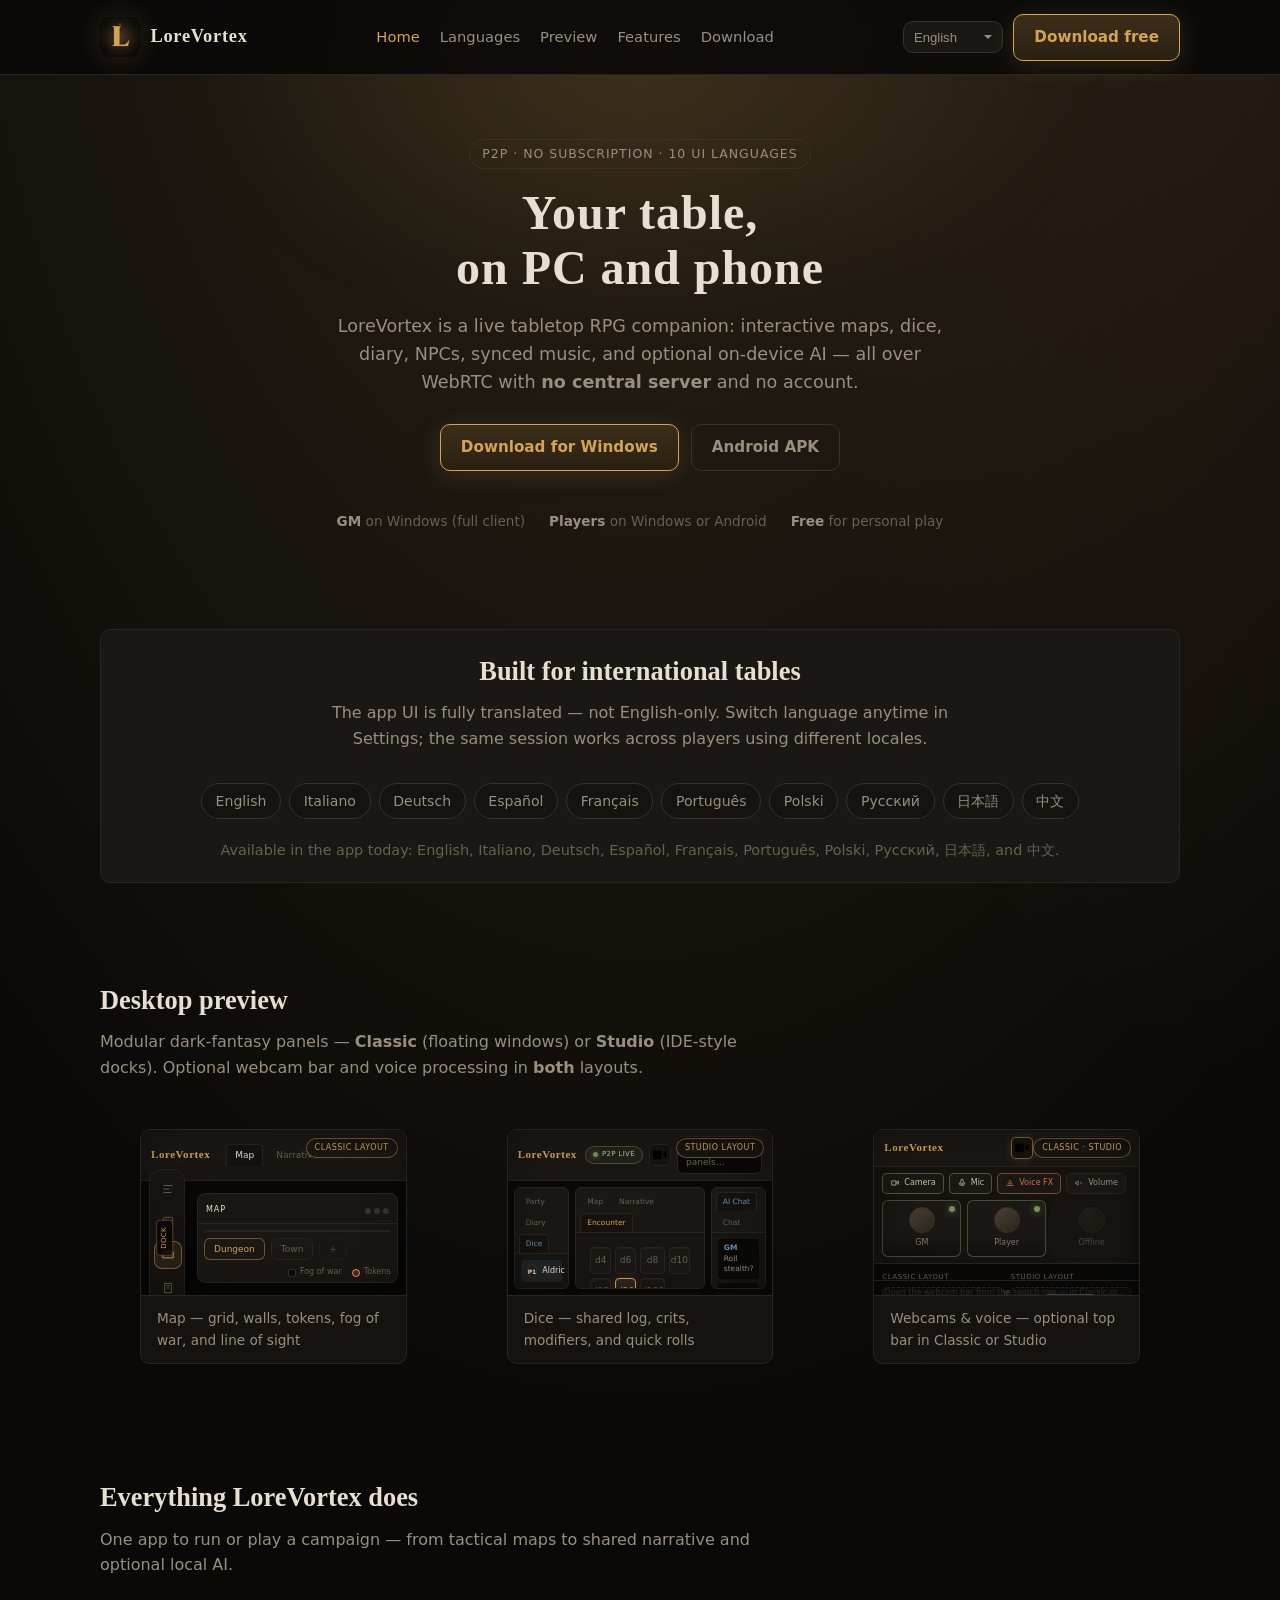
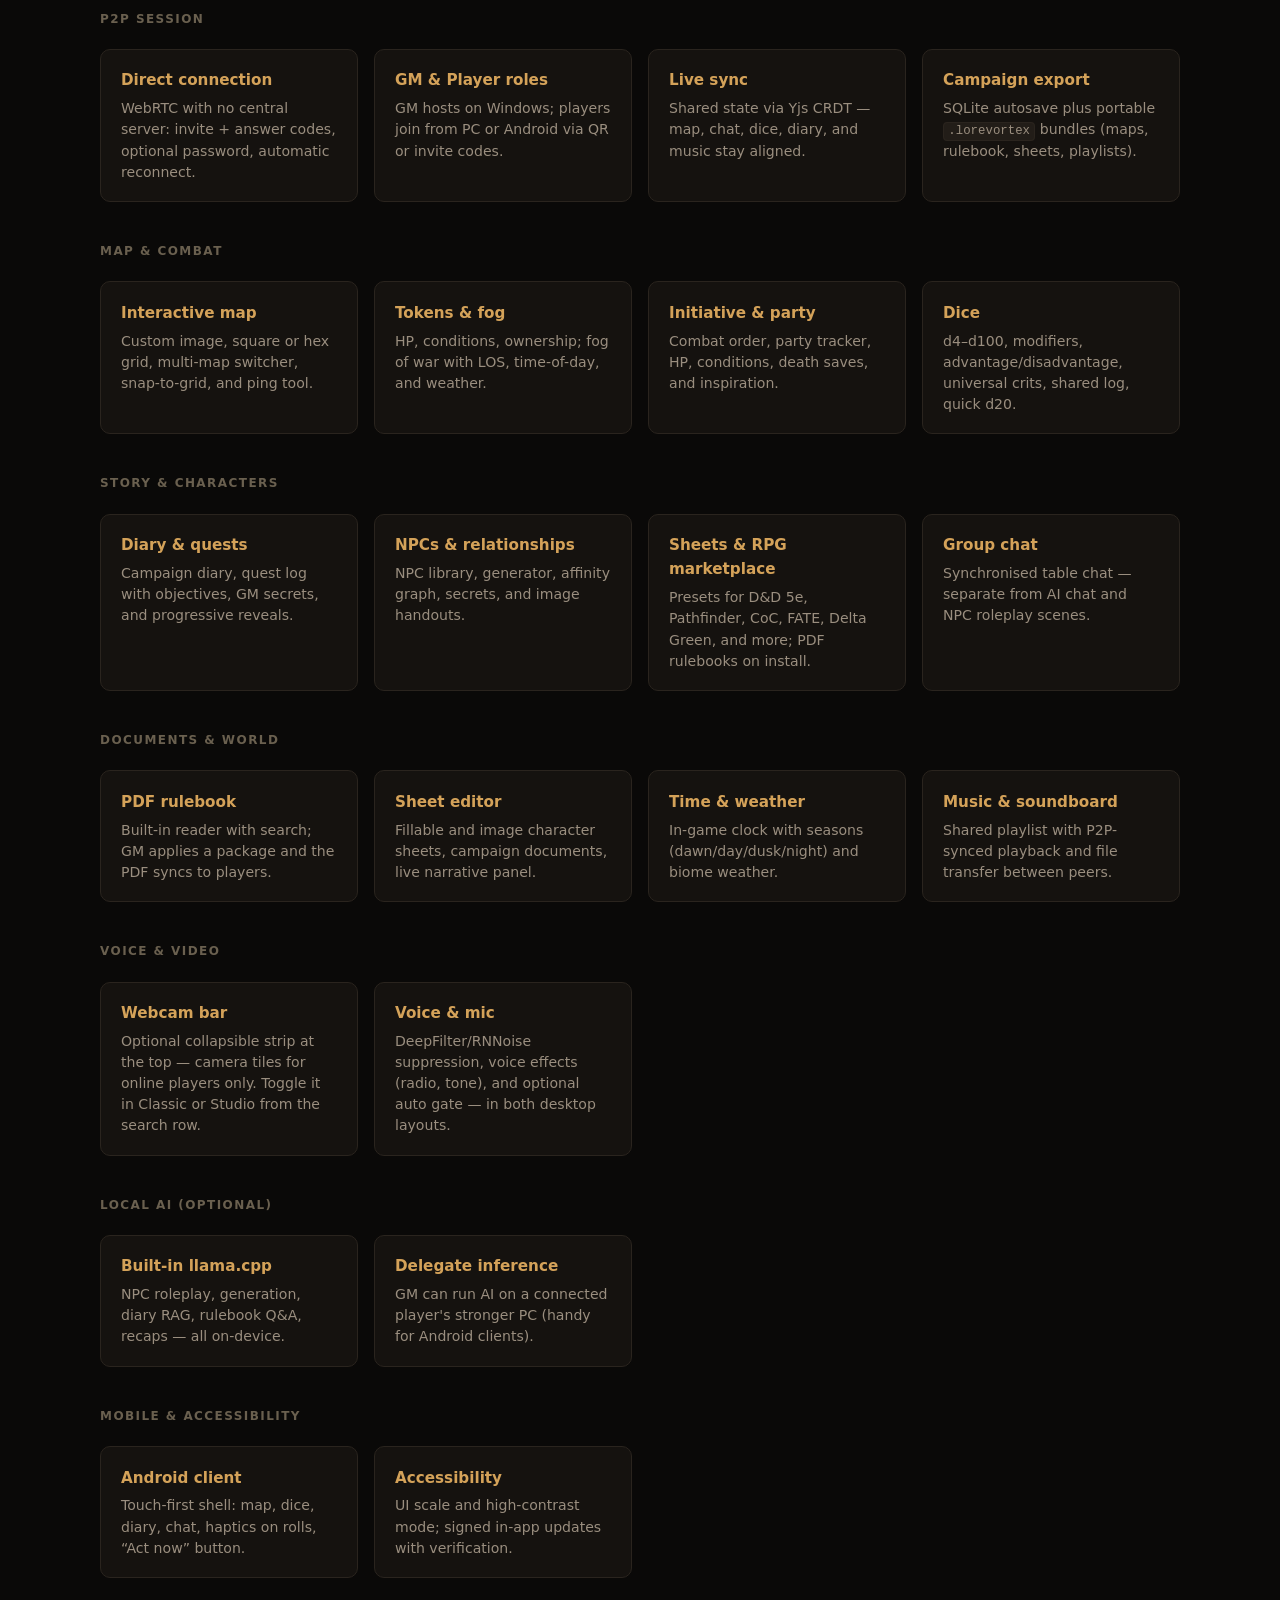
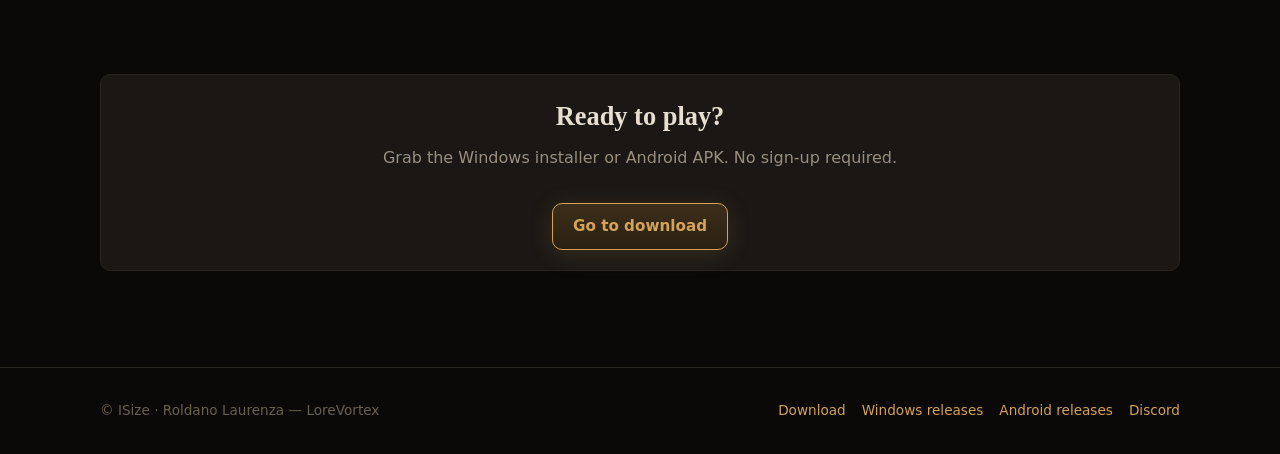
==== index.html @ da4286eb "Initial LoreVortex marketing site Co-authored-by: Cursor <cursoragent@cursor.com>" ====
<!DOCTYPE html>
<html lang="en">
  <head>
    <meta charset="utf-8" />
    <meta name="viewport" content="width=device-width, initial-scale=1" />
    <meta
      name="description"
      content="LoreVortex — peer-to-peer tabletop RPG companion. Interactive maps, dice, diary, local AI, voice & video. Windows + Android. No central server."
    />
    <title>LoreVortex — P2P TTRPG Companion</title>
    <link rel="icon" href="assets/img/logo.png" type="image/png" />
    <link rel="stylesheet" href="assets/css/site.css" />
    <link rel="stylesheet" href="assets/css/wireframes.css" />
  </head>
  <body data-page="home" data-page-title-key="meta.title" data-page-desc-key="meta.description">
    <div class="hero-glow" aria-hidden="true"></div>

    <header class="site-header">
      <div class="wrap">
        <a class="logo" href="index.html">
          <img class="logo-mark" src="assets/img/logo.png" alt="LoreVortex" width="40" height="40" />
          LoreVortex
        </a>
        <nav class="site-nav" aria-label="Main">
          <a href="index.html" aria-current="page" data-i18n="nav.home">Home</a>
          <a href="#languages" data-i18n="nav.languages">Languages</a>
          <a href="#preview" data-i18n="nav.preview">Preview</a>
          <a href="#features" data-i18n="nav.features">Features</a>
          <a href="download.html" data-i18n="nav.download">Download</a>
        </nav>
        <div class="header-actions">
          <label class="lang-switch">
            <span class="sr-only" data-i18n="lang.label">Language</span>
            <select id="lang-select" aria-label="Language"></select>
          </label>
          <a class="btn btn-primary" href="download.html" data-i18n="nav.downloadCta">Download free</a>
        </div>
      </div>
    </header>

    <main>
      <section class="hero">
        <div class="wrap hero-inner">
          <span class="hero-badge reveal" data-i18n="hero.badge">P2P · No subscription · 10 UI languages</span>
          <h1 class="reveal" data-i18n="hero.title" data-i18n-html>Your table,<br />on PC and phone</h1>
          <p class="hero-lead reveal" data-i18n="hero.lead" data-i18n-html>
            LoreVortex is a live tabletop RPG companion…
          </p>
          <div class="hero-actions reveal">
            <a class="btn btn-primary" href="download.html#windows" data-i18n="hero.btnWin">Download for Windows</a>
            <a class="btn btn-ghost" href="download.html#android" data-i18n="hero.btnApk">Android APK</a>
          </div>
          <div class="hero-meta reveal">
            <span data-i18n="hero.metaGm" data-i18n-html><strong>GM</strong> on Windows</span>
            <span data-i18n="hero.metaPlayers" data-i18n-html><strong>Players</strong> on Windows or Android</span>
            <span data-i18n="hero.metaFree" data-i18n-html><strong>Free</strong> for personal play</span>
          </div>
        </div>
      </section>

      <section id="languages" class="langs-section">
        <div class="wrap panel reveal">
          <h2 class="section-title" data-i18n="langs.title">Built for international tables</h2>
          <p class="section-lead" data-i18n="langs.lead">
            The app UI is fully translated — not English-only.
          </p>
          <ul class="lang-pills" aria-label="Supported UI languages">
            <li>English</li>
            <li>Italiano</li>
            <li>Deutsch</li>
            <li>Español</li>
            <li>Français</li>
            <li>Português</li>
            <li>Polski</li>
            <li>Русский</li>
            <li>日本語</li>
            <li>中文</li>
          </ul>
          <p class="langs-note" data-i18n="langs.note">
            Available in the app today: English, Italiano, Deutsch…
          </p>
        </div>
      </section>

      <section id="preview">
        <div class="wrap">
          <h2 class="section-title reveal" data-i18n="shots.title">Desktop preview</h2>
          <p class="section-lead reveal" data-i18n="shots.lead" data-i18n-html>
            Modular dark-fantasy panels — <strong>Classic</strong> or <strong>Studio</strong>. Optional webcam bar and voice processing in both.
          </p>
          <div class="shots">
            <!-- Classic: map panel -->
            <figure class="shot reveal">
              <div class="mock-app mock-app--classic" role="img" aria-labelledby="mock-map-cap">
                <span class="mock-layout-tag" data-i18n="mock.layoutClassic">Classic layout</span>
                <header class="mock-chrome">
                  <div class="mock-chrome-row">
                    <span class="mock-brand">LoreVortex</span>
                    <div class="mock-ws-tabs">
                      <span class="is-on" data-i18n="mock.tabMap">Map</span>
                      <span data-i18n="mock.tabNarr">Narrative</span>
                      <span data-i18n="mock.tabDocs">Documents</span>
                    </div>
                    <div class="mock-toolbar">
                      <span class="mock-p2p-dot" title="Connected"><span data-i18n="mock.p2p">P2P live</span></span>
                      <span class="mock-icon-btn" title="Webcam bar">
                        <svg viewBox="0 0 24 24"><path d="M4 7h10v10H4V7zm12 2 4-2v8l-4-2V9z"/></svg>
                      </span>
                      <span class="mock-search" data-i18n="mock.search">Search panels…</span>
                    </div>
                  </div>
                </header>
                <div class="mock-body">
                  <span class="mock-anno mock-anno--dock" aria-hidden="true">Dock</span>
                  <nav class="mock-rail" aria-hidden="true">
                    <span class="mock-rail-item"><svg viewBox="0 0 24 24"><path d="M4 6h16M4 12h10M4 18h14"/></svg></span>
                    <span class="mock-rail-item"><svg viewBox="0 0 24 24"><rect x="4" y="4" width="16" height="16" rx="2"/><circle cx="9" cy="9" r="1"/><circle cx="15" cy="15" r="1"/></svg></span>
                    <span class="mock-rail-item is-on"><svg viewBox="0 0 24 24"><path d="M3 7h18v10H3z"/><path d="M8 7V5h8v2"/></svg></span>
                    <span class="mock-rail-item"><svg viewBox="0 0 24 24"><path d="M6 4h12v16H6z"/><path d="M9 8h6M9 12h6"/></svg></span>
                  </nav>
                  <div class="mock-slide-panel mock-slide-panel--wide mock-float-panel">
                    <div class="mock-panel-grip" aria-hidden="true"></div>
                    <div class="mock-panel-title">
                      <span data-i18n="mock.tabMap">Map</span>
                      <div class="mock-panel-dots"><i></i><i></i><i></i></div>
                    </div>
                    <div class="mock-map-wrap">
                      <div class="mock-map-view">
                        <div class="mock-map-texture"></div>
                        <div class="mock-fog"></div>
                        <div class="mock-wall mock-wall--1"></div>
                        <div class="mock-wall mock-wall--2"></div>
                        <div class="mock-wall mock-wall--3"></div>
                        <div class="mock-los"></div>
                        <span class="mock-token mock-token--g mock-token--sel">GM</span>
                        <span class="mock-token mock-token--p">P1</span>
                        <span class="mock-token mock-token--n">NPC</span>
                        <span class="mock-ping"></span>
                        <span class="mock-anno mock-anno--los" data-i18n="mock.los">Line of sight</span>
                      </div>
                      <div class="mock-map-footer">
                        <span class="mock-pill is-on" data-i18n="mock.mapTab1">Dungeon</span>
                        <span class="mock-pill" data-i18n="mock.mapTab2">Town</span>
                        <span class="mock-pill mock-pill--add">+</span>
                        <div class="mock-legend">
                          <span><i class="mock-swatch mock-swatch--fog"></i><span data-i18n="mock.fog">Fog of war</span></span>
                          <span><i class="mock-swatch mock-swatch--tok"></i><span data-i18n="mock.tokens">Tokens</span></span>
                        </div>
                      </div>
                    </div>
                  </div>
                </div>
              </div>
              <figcaption id="mock-map-cap" data-i18n="shots.map">Map — grid, walls, tokens, fog of war, and line of sight</figcaption>
            </figure>

            <!-- Studio: dice in center tabs -->
            <figure class="shot reveal">
              <div class="mock-app mock-app--studio" role="img" aria-labelledby="mock-dice-cap">
                <span class="mock-layout-tag mock-layout-tag--studio" data-i18n="mock.layoutStudio">Studio layout</span>
                <header class="mock-chrome">
                  <div class="mock-chrome-row">
                    <span class="mock-brand">LoreVortex</span>
                    <div class="mock-toolbar" style="margin-left: auto">
                      <span class="mock-p2p-dot"><span data-i18n="mock.p2p">P2P live</span></span>
                      <span class="mock-icon-btn">
                        <svg viewBox="0 0 24 24"><path d="M4 7h10v10H4V7zm12 2 4-2v8l-4-2V9z"/></svg>
                      </span>
                      <span class="mock-search" data-i18n="mock.search">Search panels…</span>
                    </div>
                  </div>
                </header>
                <div class="mock-body mock-body--studio">
                  <aside class="mock-studio-col mock-studio-col--left">
                    <div class="mock-studio-tabs">
                      <span data-i18n="mock.tabParty">Party</span>
                      <span data-i18n="mock.tabDiary">Diary</span>
                      <span class="is-on" data-i18n="mock.dicePanel">Dice</span>
                    </div>
                    <div class="mock-studio-list">
                      <span class="is-on"><i>P1</i> Aldric</span>
                      <span><i>P2</i> Mira</span>
                      <span><i>GM</i> Narrator</span>
                    </div>
                  </aside>
                  <div class="mock-studio-col mock-studio-col--center">
                    <div class="mock-studio-tabs mock-studio-tabs--center">
                      <span data-i18n="mock.tabMap">Map</span>
                      <span data-i18n="mock.tabNarr">Narrative</span>
                      <span class="is-on" data-i18n="mock.tabEncounter">Encounter</span>
                    </div>
                    <div class="mock-studio-center">
                      <div class="mock-dice-grid">
                        <span class="mock-die">d4</span><span class="mock-die">d6</span><span class="mock-die">d8</span><span class="mock-die">d10</span>
                        <span class="mock-die">d12</span><span class="mock-die is-on">d20</span><span class="mock-die">d100</span>
                      </div>
                      <div class="mock-dice-row">
                        <span class="mock-input">2</span>
                        <span class="mock-input mock-input--mod">+5</span>
                        <span class="mock-btn-roll" data-i18n="mock.roll">Roll</span>
                      </div>
                      <div class="mock-log">
                        <div class="mock-log-line is-ok">
                          <strong>Aldric</strong> · d20 → <em>18</em> +5 = <strong>23</strong>
                        </div>
                        <div class="mock-log-line is-crit">
                          <strong>Mira</strong> · d20 → <em>1</em> · <span data-i18n="mock.critFail">crit fail</span>
                        </div>
                        <div class="mock-log-line">
                          <strong>GM</strong> · <span data-i18n="mock.perception">Perception</span> · 14
                        </div>
                      </div>
                    </div>
                  </div>
                  <aside class="mock-studio-col mock-studio-col--right">
                    <div class="mock-studio-tabs">
                      <span class="is-on" data-i18n="mock.tabAi">AI Chat</span>
                      <span data-i18n="mock.tabChat">Chat</span>
                    </div>
                    <div class="mock-studio-chat">
                      <p><strong>GM</strong> Roll stealth?</p>
                      <p><strong>P1</strong> On it.</p>
                    </div>
                  </aside>
                </div>
              </div>
              <figcaption id="mock-dice-cap" data-i18n="shots.dice">Dice — shared log, crits, modifiers, and quick rolls</figcaption>
            </figure>

            <!-- Webcam + voice: Classic or Studio -->
            <figure class="shot reveal">
              <div class="mock-app mock-app--av" role="img" aria-labelledby="mock-av-cap">
                <span class="mock-layout-tag" data-i18n="mock.layoutBoth">Classic · Studio</span>
                <header class="mock-chrome">
                  <div class="mock-chrome-row">
                    <span class="mock-brand">LoreVortex</span>
                    <div class="mock-toolbar" style="margin-left: auto">
                      <span class="mock-icon-btn is-on">
                        <svg viewBox="0 0 24 24"><path d="M4 7h10v10H4V7zm12 2 4-2v8l-4-2V9z"/></svg>
                      </span>
                      <span class="mock-search" data-i18n="mock.search">Search panels…</span>
                    </div>
                  </div>
                </header>
                <div class="mock-body mock-body--av">
                  <div class="mock-webcam-bar">
                    <div class="mock-webcam-controls">
                      <span class="mock-ctrl is-on">
                        <svg viewBox="0 0 24 24"><path d="M4 7h10v10H4V7zm12 2 4-2v8l-4-2V9z"/></svg>
                        <span data-i18n="mock.cam">Camera</span>
                      </span>
                      <span class="mock-ctrl is-on">
                        <svg viewBox="0 0 24 24"><path d="M12 3a3 3 0 0 1 3 3v6a3 3 0 0 1-6 0V6a3 3 0 0 1 3-3z"/><path d="M5 11a7 7 0 0 0 14 0"/></svg>
                        <span data-i18n="mock.mic">Mic</span>
                      </span>
                      <span class="mock-ctrl is-fx">
                        <svg viewBox="0 0 24 24"><path d="M4 18h16M6 14h12M8 10h8M10 6h4"/></svg>
                        <span data-i18n="mock.voiceFx">Voice FX</span>
                      </span>
                      <span class="mock-ctrl">
                        <svg viewBox="0 0 24 24"><path d="M4 10v4h2l4 3V7L6 10H4z"/><path d="M16 9a4 4 0 0 1 0 6"/></svg>
                        <span data-i18n="mock.volume">Volume</span>
                      </span>
                    </div>
                    <div class="mock-webcam-tiles">
                      <div class="mock-tile is-live">
                        <span class="mock-tile-live"></span>
                        <span class="mock-tile-av"></span>
                        <span class="mock-tile-name">GM</span>
                      </div>
                      <div class="mock-tile is-live">
                        <span class="mock-tile-live"></span>
                        <span class="mock-tile-av"></span>
                        <span class="mock-tile-name" data-i18n="mock.player">Player</span>
                      </div>
                      <div class="mock-tile is-empty">
                        <span class="mock-tile-av"></span>
                        <span class="mock-tile-name" data-i18n="mock.offline">Offline</span>
                      </div>
                    </div>
                  </div>
                  <div class="mock-compare">
                    <div class="mock-compare-pane">
                      <span class="mock-compare-label" data-i18n="mock.layoutClassic">Classic</span>
                      <div class="mock-compare-classic">
                        <div class="mock-rail mock-rail--mini" aria-hidden="true">
                          <span class="mock-rail-item is-on"></span>
                          <span class="mock-rail-item"></span>
                        </div>
                        <div class="mock-mini-panel"></div>
                      </div>
                    </div>
                    <div class="mock-compare-pane">
                      <span class="mock-compare-label" data-i18n="mock.layoutStudio">Studio</span>
                      <div class="mock-compare-studio">
                        <span></span><span class="is-on"></span><span></span>
                      </div>
                    </div>
                  </div>
                  <p class="mock-footnote mock-footnote--av" data-i18n="mock.avCallout">
                    Toggle the webcam bar from the search row — in Classic or Studio. Only online players appear; mic noise suppression and voice effects apply in both layouts.
                  </p>
                </div>
              </div>
              <figcaption id="mock-av-cap" data-i18n="shots.av">Webcams &amp; voice — optional bar in Classic or Studio</figcaption>
            </figure>
          </div>
        </div>
      </section>

      <section id="features">
        <div class="wrap">
          <h2 class="section-title reveal" data-i18n="feat.title">Everything LoreVortex does</h2>
          <p class="section-lead reveal" data-i18n="feat.lead">One app to run or play a campaign…</p>

          <div class="feature-grid">
            <h3 class="feature-group-title reveal" data-i18n="feat.g.p2p">P2P session</h3>
            <article class="feature-card reveal">
              <h3 data-i18n="feat.p2p1.t">Direct connection</h3>
              <p data-i18n="feat.p2p1.d">WebRTC with no central server…</p>
            </article>
            <article class="feature-card reveal">
              <h3 data-i18n="feat.p2p2.t">GM & Player roles</h3>
              <p data-i18n="feat.p2p2.d">GM hosts on Windows…</p>
            </article>
            <article class="feature-card reveal">
              <h3 data-i18n="feat.p2p3.t">Live sync</h3>
              <p data-i18n="feat.p2p3.d">Shared state via Yjs CRDT…</p>
            </article>
            <article class="feature-card reveal">
              <h3 data-i18n="feat.p2p4.t">Campaign export</h3>
              <p data-i18n="feat.p2p4.d" data-i18n-html>SQLite autosave plus…</p>
            </article>

            <h3 class="feature-group-title reveal" data-i18n="feat.g.map">Map & combat</h3>
            <article class="feature-card reveal">
              <h3 data-i18n="feat.map1.t">Interactive map</h3>
              <p data-i18n="feat.map1.d">Custom image, square or hex grid…</p>
            </article>
            <article class="feature-card reveal">
              <h3 data-i18n="feat.map2.t">Tokens & fog</h3>
              <p data-i18n="feat.map2.d">HP, conditions, ownership…</p>
            </article>
            <article class="feature-card reveal">
              <h3 data-i18n="feat.map3.t">Initiative & party</h3>
              <p data-i18n="feat.map3.d">Combat order, party tracker…</p>
            </article>
            <article class="feature-card reveal">
              <h3 data-i18n="feat.map4.t">Dice</h3>
              <p data-i18n="feat.map4.d">d4–d100, modifiers…</p>
            </article>

            <h3 class="feature-group-title reveal" data-i18n="feat.g.narr">Story & characters</h3>
            <article class="feature-card reveal">
              <h3 data-i18n="feat.narr1.t">Diary & quests</h3>
              <p data-i18n="feat.narr1.d">Campaign diary, quest log…</p>
            </article>
            <article class="feature-card reveal">
              <h3 data-i18n="feat.narr2.t">NPCs & relationships</h3>
              <p data-i18n="feat.narr2.d">NPC library, generator…</p>
            </article>
            <article class="feature-card reveal">
              <h3 data-i18n="feat.narr3.t">Sheets & RPG marketplace</h3>
              <p data-i18n="feat.narr3.d">Presets for D&D 5e…</p>
            </article>
            <article class="feature-card reveal">
              <h3 data-i18n="feat.narr4.t">Group chat</h3>
              <p data-i18n="feat.narr4.d">Synchronised table chat…</p>
            </article>

            <h3 class="feature-group-title reveal" data-i18n="feat.g.docs">Documents & world</h3>
            <article class="feature-card reveal">
              <h3 data-i18n="feat.doc1.t">PDF rulebook</h3>
              <p data-i18n="feat.doc1.d">Built-in reader with search…</p>
            </article>
            <article class="feature-card reveal">
              <h3 data-i18n="feat.doc2.t">Sheet editor</h3>
              <p data-i18n="feat.doc2.d">Fillable character sheets…</p>
            </article>
            <article class="feature-card reveal">
              <h3 data-i18n="feat.doc3.t">Time & weather</h3>
              <p data-i18n="feat.doc3.d">In-game clock with seasons…</p>
            </article>
            <article class="feature-card reveal">
              <h3 data-i18n="feat.doc4.t">Music & soundboard</h3>
              <p data-i18n="feat.doc4.d">Shared playlist with P2P sync…</p>
            </article>

            <h3 class="feature-group-title reveal" data-i18n="feat.g.stream">Voice & video</h3>
            <article class="feature-card reveal">
              <h3 data-i18n="feat.str1.t">Webcam bar</h3>
              <p data-i18n="feat.str1.d">Optional collapsible strip at the top — camera tiles for online players only. Toggle it in Classic or Studio from the search row.</p>
            </article>
            <article class="feature-card reveal">
              <h3 data-i18n="feat.str2.t">Voice & mic</h3>
              <p data-i18n="feat.str2.d">DeepFilter/RNNoise processing…</p>
            </article>

            <h3 class="feature-group-title reveal" data-i18n="feat.g.ai">Local AI (optional)</h3>
            <article class="feature-card reveal">
              <h3 data-i18n="feat.ai1.t">Built-in llama.cpp</h3>
              <p data-i18n="feat.ai1.d">NPC roleplay, generation…</p>
            </article>
            <article class="feature-card reveal">
              <h3 data-i18n="feat.ai2.t">Delegate inference</h3>
              <p data-i18n="feat.ai2.d">GM can run AI on a player's PC…</p>
            </article>

            <h3 class="feature-group-title reveal" data-i18n="feat.g.mobile">Mobile & accessibility</h3>
            <article class="feature-card reveal">
              <h3 data-i18n="feat.mob1.t">Android client</h3>
              <p data-i18n="feat.mob1.d">Touch-first shell…</p>
            </article>
            <article class="feature-card reveal">
              <h3 data-i18n="feat.mob2.t">Accessibility</h3>
              <p data-i18n="feat.mob2.d">UI scale and high contrast…</p>
            </article>
          </div>
        </div>
      </section>

      <section>
        <div class="wrap panel cta-panel reveal">
          <h2 class="section-title" data-i18n="cta.title">Ready to play?</h2>
          <p class="section-lead" data-i18n="cta.lead">Grab the Windows installer or Android APK.</p>
          <a class="btn btn-primary" href="download.html" data-i18n="cta.btn">Go to download</a>
        </div>
      </section>
    </main>

    <footer class="site-footer">
      <div class="wrap">
        <span data-i18n="foot.copy">© ISize · Roldano Laurenza — LoreVortex</span>
        <div class="footer-links">
          <a href="download.html" data-i18n="nav.download">Download</a>
          <a href="https://github.com/ISizeITA/LoreVortex-releases/releases" rel="noopener" data-i18n="foot.win">Windows releases</a>
          <a href="https://github.com/ISizeITA/LoreVortex-Mobile/releases" rel="noopener" data-i18n="foot.and">Android releases</a>
          <a href="https://discord.gg/zVXSP4YbWC" rel="noopener" data-i18n="foot.discord">Discord</a>
        </div>
      </div>
    </footer>

    <script type="module">
      import { initSite } from "./assets/js/site.js";
      initSite();
    </script>
  </body>
</html>
---- assets/css/site.css ----
/* LoreVortex marketing site — matches app Tailwind palette */
:root {
  --bg-base: #0a0908;
  --bg-surface: #15120f;
  --bg-panel: #1a1714;
  --bg-elevated: #221d18;
  --border: #3a3128;
  --border-subtle: #2a241e;
  --ink: #e8dfd2;
  --ink-muted: #9a8e7f;
  --ink-faint: #6a604f;
  --accent-amber: #d4a259;
  --accent-ember: #c97548;
  --accent-blood: #8b2a2a;
  --accent-frost: #6a8caf;
  --glow: rgba(212, 162, 89, 0.18);
  --max-w: 1080px;
  --radius: 10px;
}

*,
*::before,
*::after {
  box-sizing: border-box;
}

html {
  scroll-behavior: smooth;
}

body {
  margin: 0;
  font-family: system-ui, -apple-system, "Segoe UI", Roboto, sans-serif;
  font-size: 1rem;
  line-height: 1.6;
  color: var(--ink);
  background: var(--bg-base);
  background-image:
    radial-gradient(ellipse 80% 50% at 50% -10%, var(--glow), transparent),
    radial-gradient(ellipse 40% 30% at 100% 0%, rgba(201, 117, 72, 0.08), transparent);
}

a {
  color: var(--accent-amber);
  text-decoration: none;
}

a:hover {
  text-decoration: underline;
}

img {
  max-width: 100%;
  height: auto;
  display: block;
}

.wrap {
  width: min(var(--max-w), calc(100% - 2rem));
  margin-inline: auto;
}

.site-header .wrap,
main,
.site-footer {
  position: relative;
  z-index: 1;
}

.site-header {
  position: sticky;
  top: 0;
  z-index: 10;
  border-bottom: 1px solid var(--border-subtle);
  background: rgba(10, 9, 8, 0.88);
  backdrop-filter: blur(10px);
}

.site-header .wrap {
  display: flex;
  align-items: center;
  justify-content: space-between;
  gap: 1rem;
  padding: 0.85rem 0;
}

.logo {
  display: flex;
  align-items: center;
  gap: 0.65rem;
  font-family: Georgia, "Times New Roman", serif;
  font-size: 1.15rem;
  font-weight: 700;
  letter-spacing: 0.04em;
  color: var(--ink);
  text-decoration: none;
}

.logo:hover {
  text-decoration: none;
  color: var(--accent-amber);
}

.logo-mark {
  width: 40px;
  height: 40px;
  border-radius: 10px;
  flex-shrink: 0;
  box-shadow: 0 0 24px var(--glow);
  animation: logoPulse 4s ease-in-out infinite;
}

@keyframes logoPulse {
  0%,
  100% {
    box-shadow: 0 0 16px rgba(212, 162, 89, 0.25);
  }
  50% {
    box-shadow: 0 0 28px rgba(212, 162, 89, 0.45);
  }
}

.header-actions {
  display: flex;
  align-items: center;
  gap: 0.65rem;
}

.lang-switch select {
  appearance: none;
  background: var(--bg-panel);
  border: 1px solid var(--border);
  border-radius: var(--radius);
  color: var(--ink-muted);
  font-size: 0.82rem;
  padding: 0.45rem 1.75rem 0.45rem 0.65rem;
  cursor: pointer;
  background-image: url("data:image/svg+xml,%3Csvg xmlns='http://www.w3.org/2000/svg' width='12' height='12' fill='%239a8e7f'%3E%3Cpath d='M2 4l4 4 4-4'/%3E%3C/svg%3E");
  background-repeat: no-repeat;
  background-position: right 0.5rem center;
  transition: border-color 0.2s, color 0.2s;
}

.lang-switch select:hover,
.lang-switch select:focus {
  border-color: var(--accent-amber);
  color: var(--ink);
  outline: none;
}

.sr-only {
  position: absolute;
  width: 1px;
  height: 1px;
  padding: 0;
  margin: -1px;
  overflow: hidden;
  clip: rect(0, 0, 0, 0);
  white-space: nowrap;
  border: 0;
}

/* Ambient hero glow (parallax via JS) */
.hero-glow {
  pointer-events: none;
  position: fixed;
  top: -20%;
  left: 50%;
  width: min(900px, 90vw);
  height: 500px;
  margin-left: -450px;
  background: radial-gradient(ellipse, rgba(212, 162, 89, 0.14) 0%, transparent 70%);
  filter: blur(40px);
  z-index: 0;
  animation: glowDrift 12s ease-in-out infinite alternate;
}

@keyframes glowDrift {
  from {
    transform: translate(0, 0) scale(1);
  }
  to {
    transform: translate(30px, 20px) scale(1.08);
  }
}

.hero-inner {
  position: relative;
  z-index: 1;
}

.hero-compact {
  padding: 2.5rem 0 1.5rem;
}

/* Scroll reveal */
.reveal {
  opacity: 0;
  transform: translateY(28px);
  transition:
    opacity 0.65s cubic-bezier(0.22, 1, 0.36, 1),
    transform 0.65s cubic-bezier(0.22, 1, 0.36, 1);
  transition-delay: var(--reveal-delay, 0ms);
}

.reveal.is-visible {
  opacity: 1;
  transform: translateY(0);
}

.hero-badge.reveal.is-visible {
  animation: badgeIn 0.8s ease backwards;
}

@keyframes badgeIn {
  from {
    opacity: 0;
    letter-spacing: 0.2em;
  }
  to {
    opacity: 1;
    letter-spacing: 0.08em;
  }
}

/* Language pills */
.langs-section .panel {
  text-align: center;
}

.langs-section .section-lead {
  margin-inline: auto;
}

.lang-pills {
  display: flex;
  flex-wrap: wrap;
  gap: 0.5rem;
  justify-content: center;
  list-style: none;
  margin: 0 0 1.25rem;
  padding: 0;
}

.lang-pills li {
  padding: 0.35rem 0.85rem;
  border-radius: 999px;
  border: 1px solid var(--border);
  background: var(--bg-surface);
  font-size: 0.88rem;
  color: var(--ink-muted);
  animation: pillFade 0.5s ease backwards;
  animation-delay: calc(var(--i, 0) * 60ms);
  transition: border-color 0.2s, color 0.2s, transform 0.2s;
}

.lang-pills li:hover {
  border-color: var(--accent-amber);
  color: var(--accent-amber);
  transform: translateY(-2px);
}

.lang-pills li:nth-child(1) { --i: 0; }
.lang-pills li:nth-child(2) { --i: 1; }
.lang-pills li:nth-child(3) { --i: 2; }
.lang-pills li:nth-child(4) { --i: 3; }
.lang-pills li:nth-child(5) { --i: 4; }
.lang-pills li:nth-child(6) { --i: 5; }
.lang-pills li:nth-child(7) { --i: 6; }
.lang-pills li:nth-child(8) { --i: 7; }
.lang-pills li:nth-child(9) { --i: 8; }
.lang-pills li:nth-child(10) { --i: 9; }

@keyframes pillFade {
  from {
    opacity: 0;
    transform: scale(0.92);
  }
}

.langs-note {
  margin: 0;
  font-size: 0.9rem;
  color: var(--ink-faint);
}

/* Feature card hover */
.feature-card {
  transition: border-color 0.25s, transform 0.25s, box-shadow 0.25s;
}

.feature-card:hover {
  border-color: rgba(212, 162, 89, 0.35);
  transform: translateY(-3px);
  box-shadow: 0 12px 32px rgba(0, 0, 0, 0.35);
}

.shot {
  transition: transform 0.35s ease, box-shadow 0.35s ease;
}

.shot:hover {
  transform: translateY(-4px) scale(1.01);
  box-shadow: 0 16px 40px rgba(0, 0, 0, 0.4);
}

/* Shimmer CTA */
.btn-shimmer {
  position: relative;
  overflow: hidden;
}

.btn-shimmer::after {
  content: "";
  position: absolute;
  inset: 0;
  background: linear-gradient(
    105deg,
    transparent 40%,
    rgba(212, 162, 89, 0.25) 50%,
    transparent 60%
  );
  transform: translateX(-100%);
  animation: shimmer 3s ease-in-out infinite;
}

@keyframes shimmer {
  0%,
  70%,
  100% {
    transform: translateX(-100%);
  }
  85% {
    transform: translateX(100%);
  }
}

.cta-panel {
  text-align: center;
}

.cta-panel .section-lead {
  margin-inline: auto;
}

.download-card {
  transition: border-color 0.25s, transform 0.25s;
}

.download-card:hover {
  border-color: rgba(212, 162, 89, 0.3);
}

.file-line,
.card-link {
  margin: 0.75rem 0 0;
  font-size: 0.82rem;
  color: var(--ink-faint);
}

.note-frost {
  border-left-color: var(--accent-frost);
  background: rgba(106, 140, 175, 0.08);
}

@media (prefers-reduced-motion: reduce) {
  html {
    scroll-behavior: auto;
  }

  .reveal {
    opacity: 1;
    transform: none;
    transition: none;
  }

  .hero-glow,
  .logo-mark,
  .btn-shimmer::after,
  .lang-pills li {
    animation: none !important;
  }
}

code {
  font-family: ui-monospace, Consolas, monospace;
  font-size: 0.88em;
  padding: 0.1em 0.35em;
  border-radius: 4px;
  background: var(--bg-elevated);
  border: 1px solid var(--border-subtle);
}

.site-nav {
  display: flex;
  flex-wrap: wrap;
  gap: 0.35rem 1.25rem;
  font-size: 0.92rem;
}

.site-nav a {
  color: var(--ink-muted);
  text-decoration: none;
}

.site-nav a:hover,
.site-nav a[aria-current="page"] {
  color: var(--accent-amber);
}

.btn {
  display: inline-flex;
  align-items: center;
  justify-content: center;
  gap: 0.4rem;
  padding: 0.65rem 1.25rem;
  border-radius: var(--radius);
  border: 1px solid var(--border);
  font-weight: 600;
  font-size: 0.95rem;
  text-decoration: none;
  cursor: pointer;
  transition: background 0.15s, border-color 0.15s, transform 0.1s;
}

.btn:hover {
  text-decoration: none;
  transform: translateY(-1px);
}

.btn-primary {
  background: linear-gradient(180deg, #3d2e1a, #2a2012);
  border-color: var(--accent-amber);
  color: var(--accent-amber);
  box-shadow: 0 4px 24px var(--glow);
}

.btn-primary:hover {
  background: linear-gradient(180deg, #4a3820, #322618);
  color: #f0c878;
}

.btn-ghost {
  background: transparent;
  color: var(--ink-muted);
}

.btn-ghost:hover {
  color: var(--ink);
  border-color: var(--border);
}

/* Hero */
.hero {
  padding: 4rem 0 3rem;
  text-align: center;
}

.hero-badge {
  display: inline-block;
  margin-bottom: 1rem;
  padding: 0.25rem 0.75rem;
  border: 1px solid var(--border);
  border-radius: 999px;
  font-size: 0.78rem;
  letter-spacing: 0.08em;
  text-transform: uppercase;
  color: var(--ink-muted);
}

.hero h1 {
  margin: 0 0 1rem;
  font-family: Georgia, serif;
  font-size: clamp(2rem, 5vw, 3rem);
  font-weight: 700;
  line-height: 1.15;
  letter-spacing: 0.02em;
}

.hero-lead {
  margin: 0 auto 1.75rem;
  max-width: 38rem;
  font-size: 1.1rem;
  color: var(--ink-muted);
}

.hero-actions {
  display: flex;
  flex-wrap: wrap;
  gap: 0.75rem;
  justify-content: center;
  margin-bottom: 2.5rem;
}

.hero-meta {
  display: flex;
  flex-wrap: wrap;
  gap: 1.5rem;
  justify-content: center;
  font-size: 0.85rem;
  color: var(--ink-faint);
}

.hero-meta strong {
  color: var(--ink-muted);
  font-weight: 600;
}

/* Sections */
section {
  padding: 3rem 0;
}

.section-title {
  margin: 0 0 0.5rem;
  font-family: Georgia, serif;
  font-size: 1.65rem;
}

.section-lead {
  margin: 0 0 2rem;
  max-width: 42rem;
  color: var(--ink-muted);
}

.panel {
  background: var(--bg-panel);
  border: 1px solid var(--border-subtle);
  border-radius: var(--radius);
  padding: 1.25rem 1.5rem;
}

/* Feature grid */
.feature-grid {
  display: grid;
  grid-template-columns: repeat(auto-fill, minmax(240px, 1fr));
  gap: 1rem;
}

.feature-card {
  background: var(--bg-surface);
  border: 1px solid var(--border-subtle);
  border-radius: var(--radius);
  padding: 1.15rem 1.25rem;
}

.feature-card h3 {
  margin: 0 0 0.35rem;
  font-size: 0.95rem;
  color: var(--accent-amber);
}

.feature-card p {
  margin: 0;
  font-size: 0.88rem;
  color: var(--ink-muted);
  line-height: 1.5;
}

.feature-group-title {
  grid-column: 1 / -1;
  margin: 1.5rem 0 0.25rem;
  font-size: 0.75rem;
  letter-spacing: 0.12em;
  text-transform: uppercase;
  color: var(--ink-faint);
}

.feature-group-title:first-child {
  margin-top: 0;
}

/* Screenshots */
.shots {
  display: grid;
  grid-template-columns: repeat(auto-fit, minmax(280px, 1fr));
  gap: 1.25rem;
}

.shot {
  border: 1px solid var(--border-subtle);
  border-radius: var(--radius);
  overflow: hidden;
  background: var(--bg-surface);
}

.shot img {
  width: 100%;
  aspect-ratio: 16 / 10;
  object-fit: cover;
  background: var(--bg-elevated);
}

.shot figcaption {
  padding: 0.75rem 1rem;
  font-size: 0.85rem;
  color: var(--ink-muted);
  border-top: 1px solid var(--border-subtle);
}

/* Download cards */
.download-grid {
  display: grid;
  grid-template-columns: repeat(auto-fit, minmax(280px, 1fr));
  gap: 1.25rem;
}

.download-card {
  background: var(--bg-panel);
  border: 1px solid var(--border-subtle);
  border-radius: var(--radius);
  padding: 1.5rem;
}

.download-card h2 {
  margin: 0 0 0.35rem;
  font-size: 1.2rem;
}

.download-card .platform {
  font-size: 0.8rem;
  color: var(--ink-faint);
  text-transform: uppercase;
  letter-spacing: 0.08em;
}

.download-card p {
  margin: 0.75rem 0 1.25rem;
  font-size: 0.92rem;
  color: var(--ink-muted);
}

.download-card .version {
  font-size: 0.85rem;
  color: var(--accent-amber);
  margin-bottom: 1rem;
}

.download-card .btn {
  width: 100%;
}

.download-card .btn[disabled] {
  opacity: 0.5;
  pointer-events: none;
}

.req-list {
  margin: 1rem 0 0;
  padding-left: 1.1rem;
  font-size: 0.85rem;
  color: var(--ink-faint);
}

.req-list li {
  margin-bottom: 0.25rem;
}

.note {
  margin-top: 2rem;
  padding: 1rem 1.25rem;
  border-left: 3px solid var(--accent-ember);
  background: rgba(201, 117, 72, 0.08);
  font-size: 0.9rem;
  color: var(--ink-muted);
}

/* Footer */
.site-footer {
  margin-top: 3rem;
  padding: 2rem 0;
  border-top: 1px solid var(--border-subtle);
  font-size: 0.85rem;
  color: var(--ink-faint);
}

.site-footer .wrap {
  display: flex;
  flex-wrap: wrap;
  gap: 1rem;
  justify-content: space-between;
  align-items: center;
}

.footer-links {
  display: flex;
  flex-wrap: wrap;
  gap: 1rem;
}

@media (max-width: 640px) {
  .site-nav {
    display: none;
  }

  .hero {
    padding-top: 2.5rem;
  }

  .header-actions .btn-primary {
    display: none;
  }

  .hero-glow {
    margin-left: -45vw;
    width: 90vw;
  }
}
---- assets/css/wireframes.css ----
/* LoreVortex UI wireframes — schematic, not screenshots */

.mock-app {
  --mock-scale: 1;
  aspect-ratio: 16 / 10;
  background:
    radial-gradient(ellipse 90% 60% at 50% 0%, rgba(212, 162, 89, 0.06), transparent 55%),
    var(--bg-base);
  display: flex;
  flex-direction: column;
  font-size: clamp(8px, 1.05vw, 11px);
  color: var(--ink-muted);
  overflow: hidden;
  border-radius: 0;
  position: relative;
}

.mock-app::after {
  content: "";
  position: absolute;
  inset: 0;
  pointer-events: none;
  box-shadow: inset 0 0 40px rgba(0, 0, 0, 0.35);
  z-index: 6;
}

.shot .mock-app {
  animation: mockIn 0.65s cubic-bezier(0.22, 1, 0.36, 1) backwards;
}

.shot.reveal.is-visible .mock-app {
  animation-delay: 0.08s;
}

@keyframes mockIn {
  from {
    opacity: 0;
    transform: scale(0.97) translateY(6px);
  }
}

.mock-layout-tag--studio {
  border-color: rgba(106, 140, 175, 0.45);
  color: var(--accent-frost);
}

.mock-layout-tag {
  position: absolute;
  top: 8px;
  right: 8px;
  z-index: 5;
  padding: 3px 8px;
  border-radius: 999px;
  font-size: 8px;
  letter-spacing: 0.06em;
  text-transform: uppercase;
  border: 1px solid rgba(212, 162, 89, 0.45);
  color: var(--accent-amber);
  background: rgba(26, 23, 20, 0.92);
}

.mock-chrome {
  flex-shrink: 0;
  background: var(--bg-panel);
  border-bottom: 1px solid var(--border-subtle);
}

.mock-chrome-row {
  display: flex;
  align-items: center;
  gap: 8px;
  padding: 6px 10px;
  border-bottom: 1px solid rgba(42, 36, 30, 0.6);
}

.mock-chrome-row:last-child {
  border-bottom: none;
}

.mock-brand {
  font-family: Georgia, serif;
  font-weight: 700;
  color: var(--accent-amber);
  letter-spacing: 0.05em;
  white-space: nowrap;
}

.mock-ws-tabs {
  display: flex;
  gap: 4px;
  margin-left: 8px;
}

.mock-ws-tabs span {
  padding: 3px 8px;
  border-radius: 4px 4px 0 0;
  border: 1px solid transparent;
  border-bottom: none;
  color: var(--ink-faint);
  font-size: 9px;
}

.mock-ws-tabs span.is-on {
  color: var(--ink);
  background: var(--bg-surface);
  border-color: var(--border-subtle);
}

.mock-toolbar {
  display: flex;
  align-items: center;
  gap: 6px;
  margin-left: auto;
}

.mock-icon-btn {
  width: 22px;
  height: 22px;
  border-radius: 5px;
  border: 1px solid var(--border-subtle);
  background: var(--bg-surface);
  display: grid;
  place-items: center;
  color: var(--ink-faint);
}

.mock-icon-btn.is-on {
  color: var(--accent-amber);
  border-color: rgba(212, 162, 89, 0.55);
  box-shadow: 0 0 10px var(--glow);
}

.mock-search {
  flex: 1;
  max-width: 140px;
  padding: 4px 8px;
  border-radius: 6px;
  border: 1px solid var(--border-subtle);
  background: var(--bg-base);
  color: var(--ink-faint);
  font-size: 9px;
}

.mock-p2p-dot {
  display: inline-flex;
  align-items: center;
  gap: 4px;
  padding: 2px 7px;
  border-radius: 999px;
  border: 1px solid rgba(122, 140, 90, 0.45);
  background: rgba(122, 140, 90, 0.08);
  font-size: 7px;
  color: #b8c9a0;
  text-transform: uppercase;
  letter-spacing: 0.05em;
}

.mock-p2p-dot::before {
  content: "";
  width: 5px;
  height: 5px;
  border-radius: 50%;
  background: #7a8c5a;
  box-shadow: 0 0 6px rgba(122, 140, 90, 0.9);
  animation: p2pPulse 2s ease infinite;
}

@keyframes p2pPulse {
  0%,
  100% {
    opacity: 1;
  }
  50% {
    opacity: 0.45;
  }
}

.mock-body {
  flex: 1;
  display: flex;
  min-height: 0;
  position: relative;
  padding: 8px;
  gap: 8px;
}

/* Left dock rail (Classic) */
.mock-rail {
  width: 36px;
  flex-shrink: 0;
  display: flex;
  flex-direction: column;
  gap: 5px;
  padding: 5px 4px;
  background: rgba(26, 23, 20, 0.95);
  border: 1px solid var(--border-subtle);
  border-radius: 12px;
  align-self: center;
  box-shadow: 0 4px 20px rgba(0, 0, 0, 0.35);
}

.mock-rail-item {
  width: 28px;
  height: 28px;
  border-radius: 8px;
  border: 1px solid transparent;
  display: grid;
  place-items: center;
  color: var(--ink-faint);
}

.mock-rail-item svg {
  width: 14px;
  height: 14px;
  stroke: currentColor;
  fill: none;
  stroke-width: 1.6;
}

.mock-rail-item.is-on {
  color: var(--accent-amber);
  border-color: rgba(212, 162, 89, 0.5);
  background: rgba(212, 162, 89, 0.1);
}

/* Slide-out panel */
.mock-slide-panel {
  width: 42%;
  max-width: 200px;
  background: rgba(26, 23, 20, 0.97);
  border: 1px solid var(--border-subtle);
  border-radius: 8px;
  display: flex;
  flex-direction: column;
  box-shadow: 0 12px 40px rgba(0, 0, 0, 0.5);
  z-index: 2;
  align-self: stretch;
}

.mock-slide-panel--wide {
  width: 55%;
  max-width: none;
  flex: 1;
}

.mock-float-panel {
  margin: 4px 0 4px 4px;
  align-self: stretch;
}

.mock-panel-grip {
  height: 4px;
  margin: 4px auto 0;
  width: 28px;
  border-radius: 999px;
  background: var(--border);
  opacity: 0.7;
}

.mock-panel-title {
  display: flex;
  align-items: center;
  gap: 6px;
  padding: 6px 8px;
  border-bottom: 1px solid var(--border-subtle);
  font-size: 8px;
  letter-spacing: 0.12em;
  text-transform: uppercase;
  color: var(--ink);
}

.mock-panel-title span {
  flex: 1;
}

.mock-panel-dots {
  display: flex;
  gap: 3px;
}

.mock-panel-dots i {
  width: 6px;
  height: 6px;
  border-radius: 50%;
  background: var(--border);
  display: block;
}

/* Map canvas */
.mock-map-wrap {
  flex: 1;
  display: flex;
  flex-direction: column;
  min-width: 0;
  gap: 6px;
  padding: 6px;
}

.mock-map-texture {
  position: absolute;
  inset: 0;
  opacity: 0.35;
  background:
    radial-gradient(circle at 30% 40%, rgba(74, 48, 40, 0.25), transparent 45%),
    radial-gradient(circle at 70% 60%, rgba(40, 56, 48, 0.2), transparent 40%);
  pointer-events: none;
}

.mock-map-view {
  flex: 1;
  position: relative;
  border-radius: 6px;
  border: 1px solid var(--border-subtle);
  background-color: #0f0c0a;
  background-image:
    linear-gradient(rgba(58, 49, 40, 0.55) 1px, transparent 1px),
    linear-gradient(90deg, rgba(58, 49, 40, 0.55) 1px, transparent 1px);
  background-size: 22px 22px;
  overflow: hidden;
  box-shadow: inset 0 0 24px rgba(0, 0, 0, 0.45);
}

.mock-map-view::after {
  content: "";
  position: absolute;
  inset: 0;
  pointer-events: none;
  background: radial-gradient(ellipse at center, transparent 40%, rgba(10, 9, 8, 0.55));
}

.mock-wall {
  position: absolute;
  background: rgba(42, 36, 30, 0.85);
  border: 1px solid var(--border);
  border-radius: 2px;
}

.mock-wall--1 {
  top: 22%;
  left: 18%;
  width: 28%;
  height: 8%;
}

.mock-wall--2 {
  top: 48%;
  left: 52%;
  width: 10%;
  height: 32%;
}

.mock-wall--3 {
  top: 62%;
  left: 22%;
  width: 22%;
  height: 6%;
}

.mock-fog {
  position: absolute;
  inset: 0;
  pointer-events: none;
}

.mock-fog::before,
.mock-fog::after {
  content: "";
  position: absolute;
  width: 55%;
  height: 55%;
  background: radial-gradient(circle, transparent 20%, rgba(10, 9, 8, 0.88) 75%);
}

.mock-fog::before {
  top: -5%;
  left: -5%;
}

.mock-fog::after {
  bottom: -5%;
  right: -5%;
}

.mock-los {
  position: absolute;
  top: 32%;
  left: 40%;
  width: 90px;
  height: 90px;
  background: conic-gradient(from -40deg at 20% 80%, rgba(212, 162, 89, 0.14), transparent 55%);
  transform-origin: bottom left;
  pointer-events: none;
}

.mock-token {
  position: absolute;
  width: 28px;
  height: 28px;
  border-radius: 50%;
  border: 2px solid var(--accent-amber);
  display: grid;
  place-items: center;
  font-size: 8px;
  font-weight: 700;
  color: var(--ink);
  box-shadow: 0 0 14px var(--glow);
}

.mock-token::after {
  content: "";
  position: absolute;
  inset: -4px;
  border-radius: 50%;
  border: 1px solid rgba(212, 162, 89, 0.25);
}

.mock-token--p {
  top: 50%;
  left: 46%;
  background: #4a3028;
}

.mock-token--n {
  top: 58%;
  left: 62%;
  background: #5a2020;
  border-color: #c95555;
}

.mock-token--g {
  top: 38%;
  left: 32%;
  background: #283830;
  border-color: var(--accent-frost);
}

.mock-token--sel {
  box-shadow: 0 0 18px var(--glow), 0 0 0 2px rgba(212, 162, 89, 0.35);
}

.mock-pill--add {
  opacity: 0.55;
  font-weight: 700;
}

.mock-ping {
  position: absolute;
  top: 28%;
  left: 68%;
  width: 16px;
  height: 16px;
  border-radius: 50%;
  border: 2px solid var(--accent-amber);
  animation: pingPulse 1.8s ease infinite;
}

@keyframes pingPulse {
  0%,
  100% {
    transform: scale(1);
    opacity: 0.9;
  }
  50% {
    transform: scale(1.35);
    opacity: 0.35;
  }
}

.mock-map-footer {
  display: flex;
  align-items: center;
  gap: 6px;
  flex-wrap: wrap;
}

.mock-pill {
  padding: 3px 9px;
  border-radius: 6px;
  border: 1px solid var(--border-subtle);
  background: var(--bg-panel);
  font-size: 9px;
  color: var(--ink-faint);
}

.mock-pill.is-on {
  color: var(--accent-amber);
  border-color: rgba(212, 162, 89, 0.45);
}

.mock-legend {
  margin-left: auto;
  display: flex;
  gap: 10px;
  font-size: 8px;
  color: var(--ink-faint);
}

.mock-legend span {
  display: inline-flex;
  align-items: center;
  gap: 4px;
}

.mock-swatch {
  width: 8px;
  height: 8px;
  border-radius: 2px;
  display: inline-block;
}

.mock-swatch--fog {
  background: #0a0908;
  border: 1px solid var(--border);
}

.mock-swatch--tok {
  background: #5a2020;
  border-radius: 50%;
  border: 1px solid var(--accent-amber);
}

/* Dice panel internals */
.mock-dice-grid {
  display: grid;
  grid-template-columns: repeat(4, 1fr);
  gap: 4px;
  padding: 8px;
}

.mock-die {
  padding: 5px 0;
  text-align: center;
  border-radius: 4px;
  border: 1px solid var(--border-subtle);
  font-size: 9px;
  color: var(--ink-faint);
  background: var(--bg-panel);
  box-shadow: inset 0 1px 0 rgba(255, 255, 255, 0.04);
}

.mock-die.is-on {
  color: var(--accent-amber);
  border-color: var(--accent-amber);
  background: rgba(212, 162, 89, 0.12);
  box-shadow: 0 0 10px var(--glow);
}

.mock-dice-row {
  display: flex;
  gap: 6px;
  padding: 0 8px 8px;
  align-items: center;
}

.mock-input {
  padding: 4px 8px;
  border-radius: 4px;
  border: 1px solid var(--border-subtle);
  background: var(--bg-base);
  color: var(--ink);
  min-width: 28px;
  text-align: center;
}

.mock-input--mod {
  color: var(--accent-amber);
}

.mock-btn-roll {
  margin-left: auto;
  padding: 5px 12px;
  border-radius: 5px;
  border: 1px solid var(--accent-amber);
  background: linear-gradient(180deg, rgba(212, 162, 89, 0.22), rgba(212, 162, 89, 0.08));
  color: var(--accent-amber);
  font-weight: 700;
  font-size: 9px;
}

.mock-log {
  margin: 0 8px 8px;
  padding: 6px;
  border-radius: 5px;
  background: var(--bg-base);
  border: 1px solid var(--border-subtle);
  display: flex;
  flex-direction: column;
  gap: 4px;
}

.mock-log-line {
  padding: 4px 6px;
  border-radius: 3px;
  background: var(--bg-elevated);
  font-size: 8.5px;
  line-height: 1.4;
}

.mock-log-line strong {
  color: var(--ink);
}

.mock-log-line em {
  font-style: normal;
  color: var(--accent-amber);
  font-weight: 700;
}

.mock-log-line.is-crit {
  border-left: 2px solid var(--accent-blood);
  color: #e0a8a8;
}

.mock-log-line.is-ok strong:last-child {
  color: var(--accent-amber);
}

.mock-footnote {
  margin: 0;
  padding: 6px 8px 8px;
  font-size: 8px;
  color: var(--ink-faint);
  border-top: 1px dashed var(--border-subtle);
  line-height: 1.45;
}

.mock-canvas-bg {
  flex: 1;
  border-radius: 6px;
  border: 1px dashed rgba(58, 49, 40, 0.8);
  background: rgba(21, 18, 15, 0.5);
  min-width: 0;
}

/* Webcam strip */
.mock-webcam-bar {
  flex-shrink: 0;
  padding: 6px 8px;
  background: var(--bg-surface);
  border-bottom: 1px solid var(--border-subtle);
}

.mock-webcam-controls {
  display: flex;
  flex-wrap: wrap;
  gap: 5px;
  margin-bottom: 6px;
  align-items: center;
}

.mock-ctrl {
  display: inline-flex;
  align-items: center;
  gap: 4px;
  padding: 3px 7px;
  border-radius: 5px;
  border: 1px solid var(--border-subtle);
  background: var(--bg-panel);
  font-size: 8px;
  color: var(--ink-muted);
}

.mock-ctrl.is-on {
  border-color: rgba(122, 140, 90, 0.55);
  color: #b8c9a0;
}

.mock-ctrl.is-fx {
  border-color: rgba(201, 117, 72, 0.55);
  color: var(--accent-ember);
}

.mock-ctrl svg {
  width: 10px;
  height: 10px;
  stroke: currentColor;
  fill: none;
  stroke-width: 1.8;
}

.mock-webcam-tiles {
  display: grid;
  grid-template-columns: repeat(3, 1fr);
  gap: 6px;
}

.mock-tile {
  border-radius: 6px;
  border: 1px solid var(--border-subtle);
  background: var(--bg-panel);
  padding: 6px;
  display: flex;
  flex-direction: column;
  align-items: center;
  gap: 4px;
  position: relative;
  min-height: 54px;
}

.mock-tile.is-live {
  border-color: rgba(122, 140, 90, 0.45);
}

.mock-tile.is-empty {
  opacity: 0.4;
  border-style: dashed;
}

.mock-tile-av {
  width: 26px;
  height: 26px;
  border-radius: 50%;
  background: linear-gradient(145deg, #3a3228, #221c16);
  border: 1px solid var(--border);
}

.mock-tile-name {
  font-size: 8px;
  color: var(--ink-muted);
}

.mock-tile-live {
  position: absolute;
  top: 5px;
  right: 5px;
  width: 6px;
  height: 6px;
  border-radius: 50%;
  background: #7a8c5a;
  box-shadow: 0 0 8px rgba(122, 140, 90, 0.9);
}

.mock-body--av {
  flex-direction: column;
  padding: 0;
  gap: 0;
}

/* Studio IDE layout */
.mock-body--studio {
  padding: 6px;
  gap: 6px;
}

.mock-studio-col {
  display: flex;
  flex-direction: column;
  min-width: 0;
  background: rgba(26, 23, 20, 0.92);
  border: 1px solid var(--border-subtle);
  border-radius: 6px;
  overflow: hidden;
}

.mock-studio-col--left,
.mock-studio-col--right {
  width: 22%;
  flex-shrink: 0;
}

.mock-studio-col--center {
  flex: 1;
}

.mock-studio-tabs {
  display: flex;
  gap: 2px;
  padding: 4px 4px 0;
  border-bottom: 1px solid var(--border-subtle);
  background: var(--bg-panel);
  flex-wrap: wrap;
}

.mock-studio-tabs span {
  padding: 3px 6px;
  border-radius: 4px 4px 0 0;
  font-size: 7.5px;
  color: var(--ink-faint);
  border: 1px solid transparent;
  border-bottom: none;
}

.mock-studio-tabs span.is-on {
  color: var(--accent-frost);
  background: var(--bg-surface);
  border-color: var(--border-subtle);
}

.mock-studio-tabs--center span.is-on {
  color: var(--accent-amber);
}

.mock-studio-list {
  display: flex;
  flex-direction: column;
  gap: 3px;
  padding: 6px;
  flex: 1;
}

.mock-studio-list span {
  display: flex;
  align-items: center;
  gap: 5px;
  padding: 4px 6px;
  border-radius: 4px;
  font-size: 8px;
  color: var(--ink-faint);
}

.mock-studio-list span i {
  width: 14px;
  height: 14px;
  border-radius: 50%;
  display: grid;
  place-items: center;
  font-style: normal;
  font-size: 6px;
  font-weight: 700;
  background: var(--bg-elevated);
  border: 1px solid var(--border);
}

.mock-studio-list span.is-on {
  background: rgba(106, 140, 175, 0.12);
  color: var(--ink);
}

.mock-studio-center {
  padding: 6px;
  flex: 1;
  display: flex;
  flex-direction: column;
  gap: 6px;
  min-height: 0;
}

.mock-studio-chat {
  padding: 6px;
  flex: 1;
  display: flex;
  flex-direction: column;
  gap: 4px;
  font-size: 7.5px;
  line-height: 1.4;
}

.mock-studio-chat p {
  margin: 0;
  padding: 4px 6px;
  border-radius: 4px;
  background: var(--bg-base);
}

.mock-studio-chat strong {
  color: var(--accent-frost);
}

/* AV compare row */
.mock-compare {
  display: grid;
  grid-template-columns: 1fr 1fr;
  gap: 8px;
  padding: 8px;
  flex: 1;
  min-height: 0;
}

.mock-compare-label {
  display: block;
  font-size: 7px;
  letter-spacing: 0.08em;
  text-transform: uppercase;
  color: var(--ink-faint);
  margin-bottom: 4px;
}

.mock-compare-classic,
.mock-compare-studio {
  height: 52px;
  border-radius: 5px;
  border: 1px dashed var(--border-subtle);
  background: rgba(21, 18, 15, 0.6);
  position: relative;
  overflow: hidden;
}

.mock-compare-classic {
  display: flex;
  align-items: center;
  gap: 6px;
  padding: 6px;
}

.mock-rail--mini {
  width: auto;
  flex-direction: row;
  padding: 3px;
  align-self: auto;
  box-shadow: none;
}

.mock-rail--mini .mock-rail-item {
  width: 14px;
  height: 14px;
  border-radius: 4px;
}

.mock-rail--mini .mock-rail-item svg {
  display: none;
}

.mock-mini-panel {
  flex: 1;
  height: 36px;
  border-radius: 4px;
  border: 1px solid rgba(212, 162, 89, 0.35);
  background: rgba(212, 162, 89, 0.06);
  box-shadow: 0 4px 12px rgba(0, 0, 0, 0.35);
}

.mock-compare-studio {
  display: grid;
  grid-template-columns: 1fr 2fr 1fr;
  gap: 4px;
  padding: 6px;
}

.mock-compare-studio span {
  border-radius: 3px;
  background: var(--bg-panel);
  border: 1px solid var(--border-subtle);
}

.mock-compare-studio span.is-on {
  border-color: rgba(106, 140, 175, 0.45);
  background: rgba(106, 140, 175, 0.1);
}

.mock-footnote--av {
  margin: 0;
  padding: 6px 10px 8px;
  border-top: 1px solid var(--border-subtle);
}

.mock-tile.is-live .mock-tile-av {
  background: linear-gradient(145deg, #4a4034, #2a241c);
}

.mock-tile.is-live::after {
  content: "";
  position: absolute;
  inset: 0;
  background: linear-gradient(transparent 60%, rgba(10, 9, 8, 0.5));
  pointer-events: none;
  border-radius: 6px;
}

.mock-anno {
  position: absolute;
  z-index: 4;
  padding: 2px 6px;
  border-radius: 4px;
  font-size: 7px;
  letter-spacing: 0.04em;
  text-transform: uppercase;
  color: var(--accent-amber);
  background: rgba(10, 9, 8, 0.88);
  border: 1px solid rgba(212, 162, 89, 0.35);
  pointer-events: none;
}

.mock-anno--los {
  bottom: 38%;
  left: 52%;
}

.mock-anno--dock {
  left: 6px;
  top: 50%;
  transform: translateY(-50%) rotate(-90deg);
  transform-origin: center;
}

@media (max-width: 520px) {
  .mock-slide-panel {
    width: 50%;
  }

  .mock-webcam-tiles {
    grid-template-columns: 1fr 1fr;
  }

  .mock-studio-col--left,
  .mock-studio-col--right {
    width: 18%;
  }

  .mock-p2p-dot span {
    display: none;
  }
}

@media (prefers-reduced-motion: reduce) {
  .mock-ping,
  .mock-p2p-dot::before,
  .shot .mock-app {
    animation: none !important;
  }
}
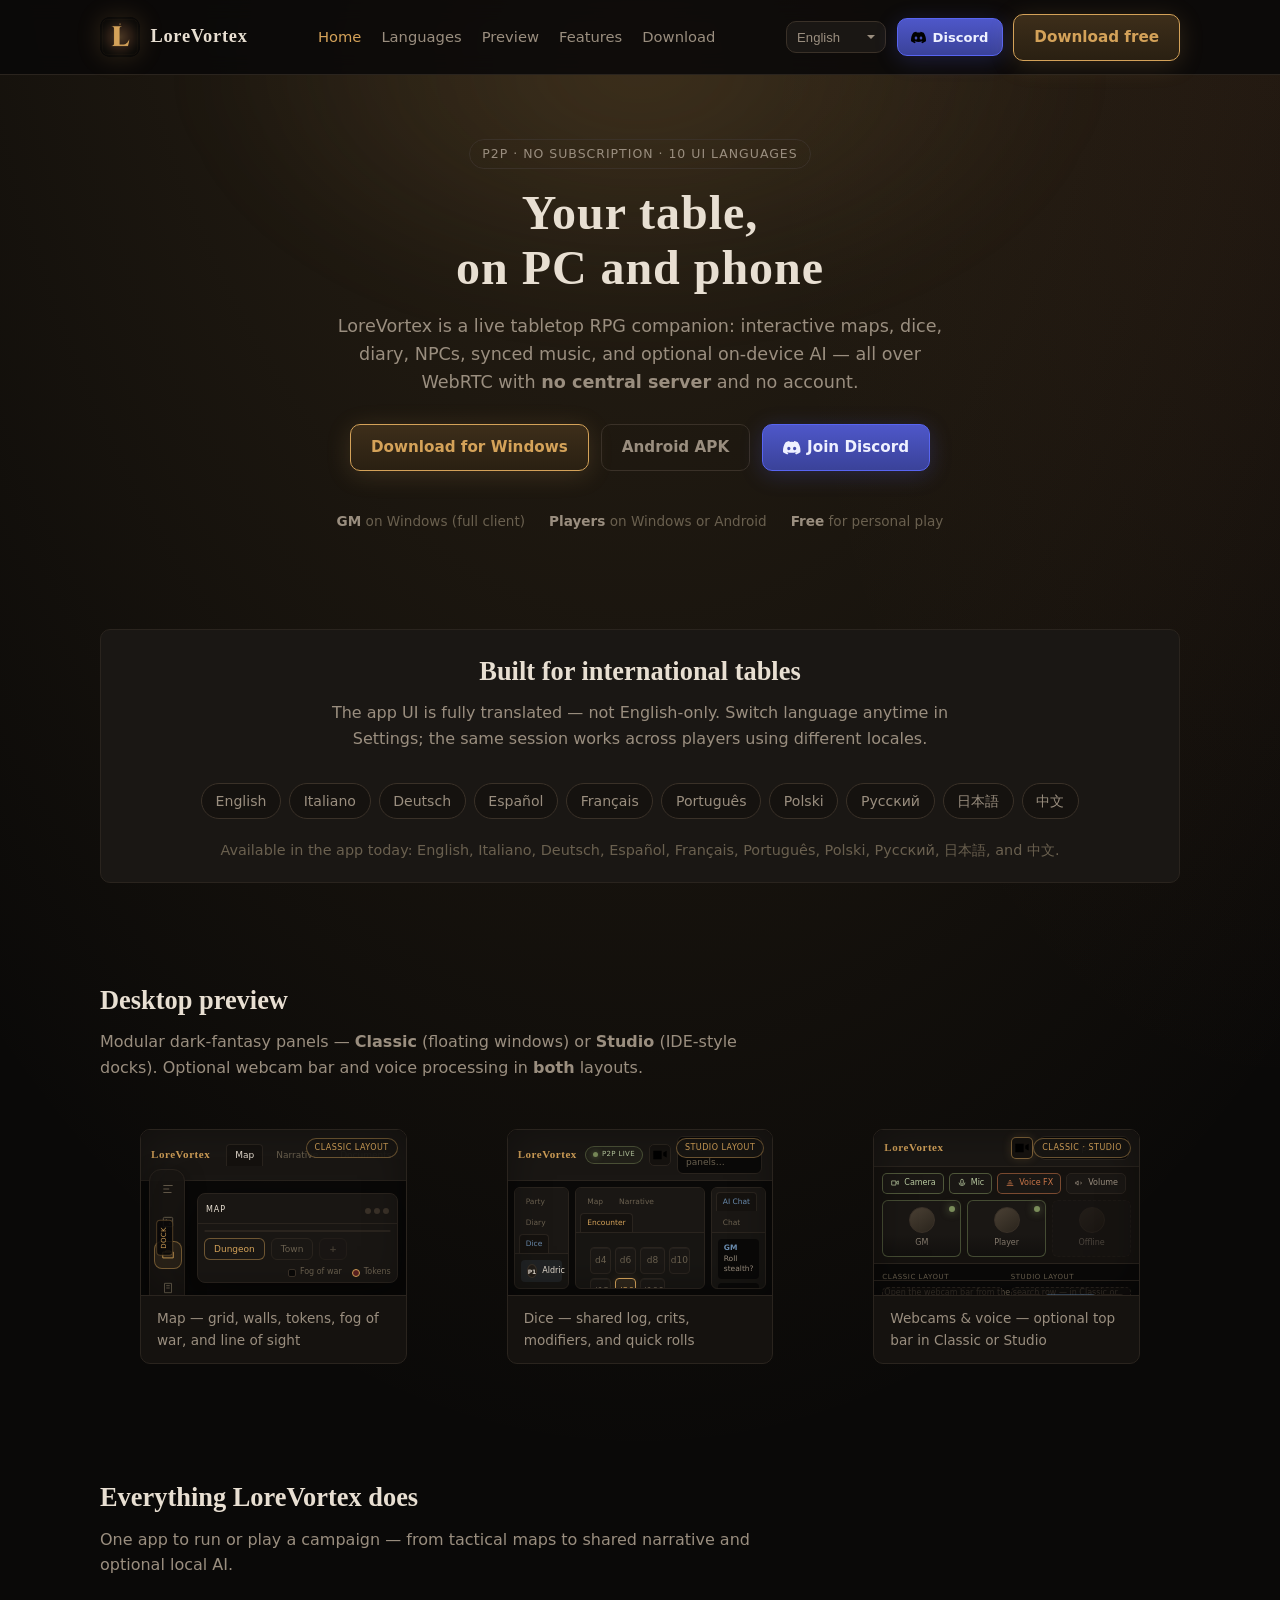
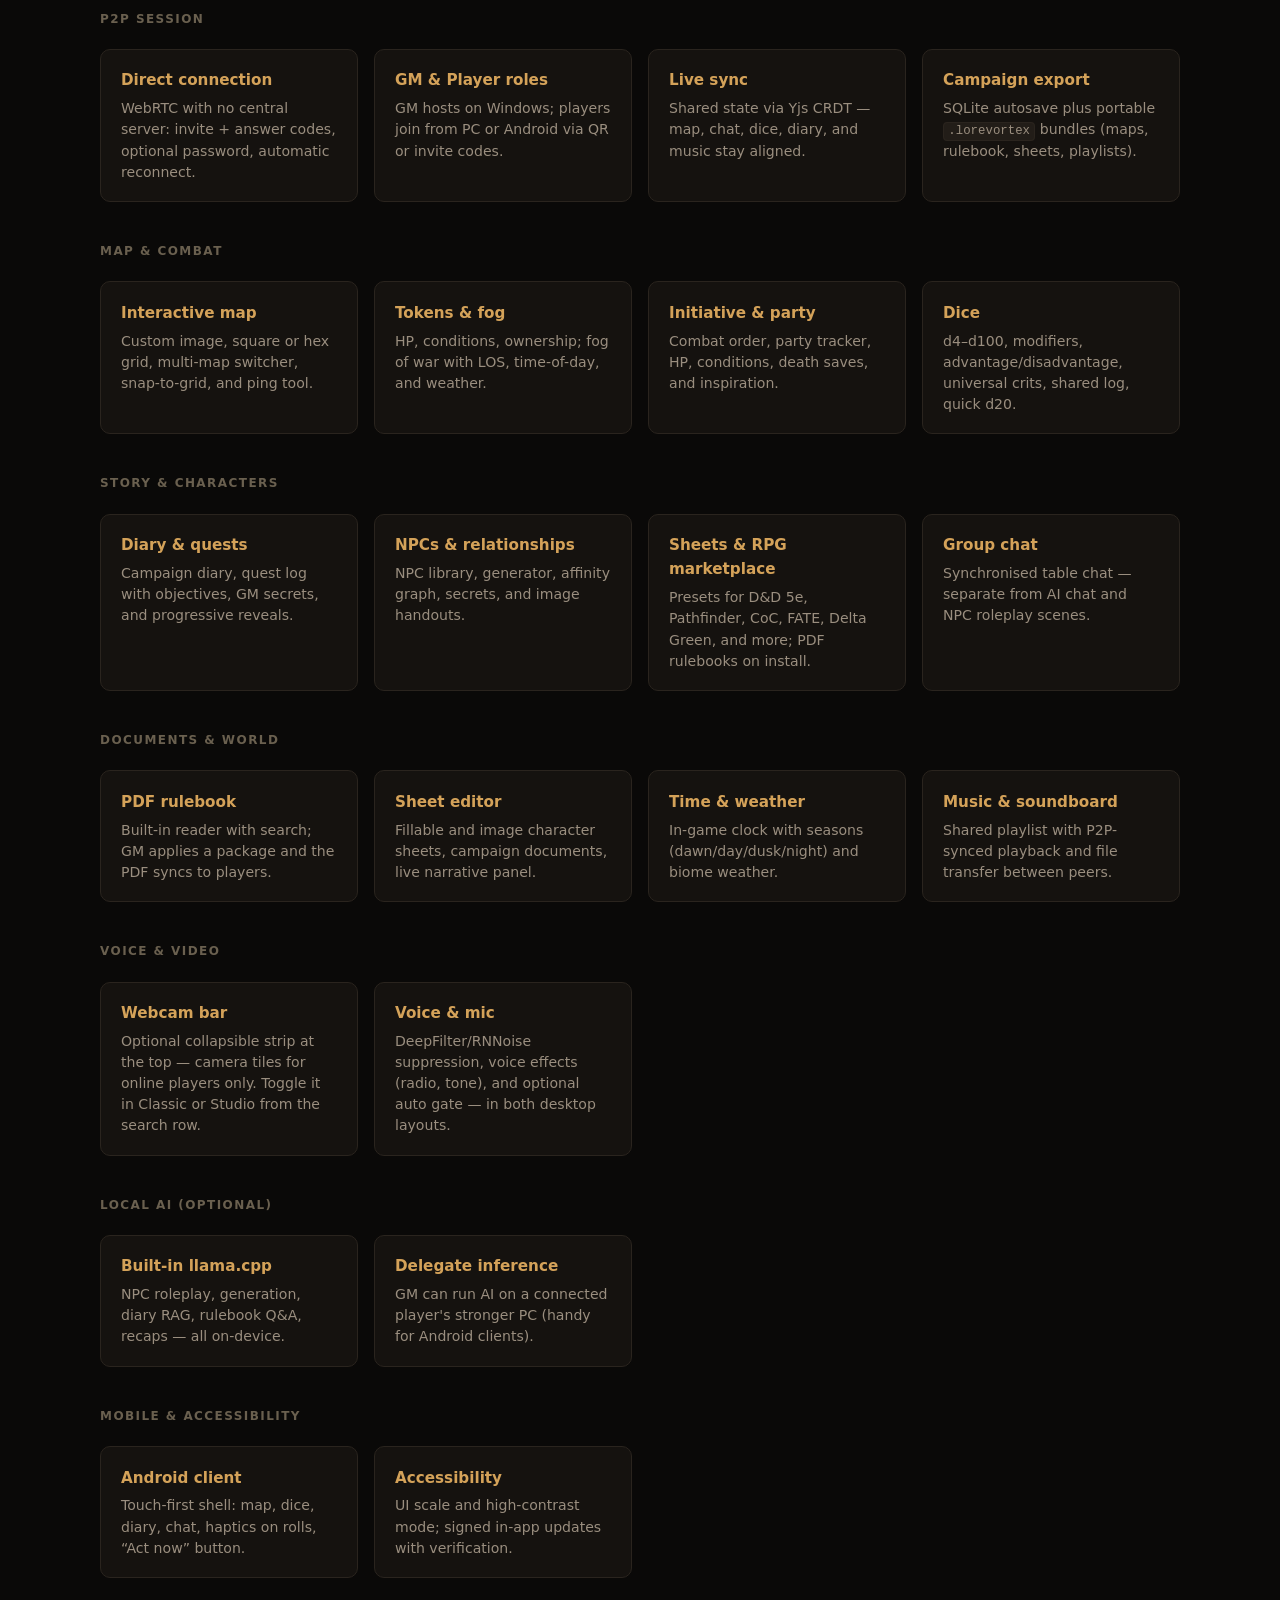
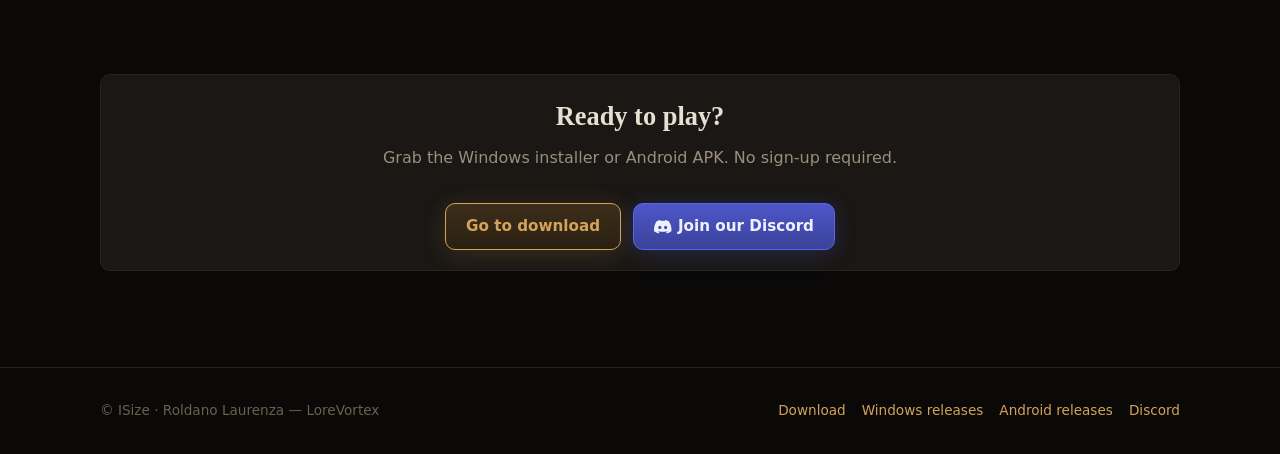
==== commit 444106de: "fix: download page JS error, Discord buttons in header and hero Co-authored-by: Cursor <cursoragent@" ====
--- a/index.html
+++ b/index.html
@@ -33,6 +33,16 @@
             <span class="sr-only" data-i18n="lang.label">Language</span>
             <select id="lang-select" aria-label="Language"></select>
           </label>
+          <a
+            class="btn btn-discord btn-discord--header"
+            href="https://discord.gg/zVXSP4YbWC"
+            rel="noopener noreferrer"
+            target="_blank"
+            aria-label="Discord"
+          >
+            <img class="btn-icon" src="assets/img/discord-icon.svg" width="18" height="18" alt="" />
+            <span class="btn-discord-label" data-i18n="nav.discord">Discord</span>
+          </a>
           <a class="btn btn-primary" href="download.html" data-i18n="nav.downloadCta">Download free</a>
         </div>
       </div>
@@ -49,6 +59,20 @@
           <div class="hero-actions reveal">
             <a class="btn btn-primary" href="download.html#windows" data-i18n="hero.btnWin">Download for Windows</a>
             <a class="btn btn-ghost" href="download.html#android" data-i18n="hero.btnApk">Android APK</a>
+            <a
+              class="btn btn-discord"
+              href="https://discord.gg/zVXSP4YbWC"
+              rel="noopener noreferrer"
+              target="_blank"
+            >
+              <svg class="btn-icon" viewBox="0 0 24 24" aria-hidden="true">
+                <path
+                  fill="currentColor"
+                  d="M20.317 4.37a19.791 19.791 0 0 0-4.885-1.515.074.074 0 0 0-.079.037c-.21.375-.444.864-.608 1.25a18.27 18.27 0 0 0-5.487 0 12.64 12.64 0 0 0-.617-1.25.077.077 0 0 0-.079-.037A19.736 19.736 0 0 0 3.677 4.37a.07.07 0 0 0-.032.027C.533 9.046-.32 13.58.099 18.057a.082.082 0 0 0 .031.057 19.9 19.9 0 0 0 5.993 3.03.078.078 0 0 0 .084-.028 14.09 14.09 0 0 0 1.226-1.994.076.076 0 0 0-.041-.106 13.107 13.107 0 0 1-1.872-.892.077.077 0 0 1-.008-.128 10.2 10.2 0 0 0 .372-.292.074.074 0 0 1 .077-.01c3.928 1.793 8.18 1.793 12.062 0a.074.074 0 0 1 .078.01c.12.098.246.198.373.292a.077.077 0 0 1-.006.127 12.299 12.299 0 0 1-1.873.892.077.077 0 0 0-.041.107c.36.698.772 1.362 1.225 1.993a.076.076 0 0 0 .084.028 19.839 19.839 0 0 0 6.002-3.03.077.077 0 0 0 .032-.054c.5-5.177-.838-9.674-3.549-13.66a.061.061 0 0 0-.031-.03zM8.02 15.33c-1.183 0-2.157-1.085-2.157-2.419 0-1.333.956-2.419 2.157-2.419 1.21 0 2.176 1.096 2.157 2.419 0 1.334-.956 2.419-2.157 2.419zm7.975 0c-1.183 0-2.157-1.085-2.157-2.419 0-1.333.955-2.419 2.157-2.419 1.21 0 2.176 1.096 2.157 2.419 0 1.334-.946 2.419-2.157 2.419z"
+                />
+              </svg>
+              <span data-i18n="hero.btnDiscord">Join Discord</span>
+            </a>
           </div>
           <div class="hero-meta reveal">
             <span data-i18n="hero.metaGm" data-i18n-html><strong>GM</strong> on Windows</span>
@@ -423,7 +447,23 @@
         <div class="wrap panel cta-panel reveal">
           <h2 class="section-title" data-i18n="cta.title">Ready to play?</h2>
           <p class="section-lead" data-i18n="cta.lead">Grab the Windows installer or Android APK.</p>
-          <a class="btn btn-primary" href="download.html" data-i18n="cta.btn">Go to download</a>
+          <div class="cta-actions">
+            <a class="btn btn-primary" href="download.html" data-i18n="cta.btn">Go to download</a>
+            <a
+              class="btn btn-discord"
+              href="https://discord.gg/zVXSP4YbWC"
+              rel="noopener noreferrer"
+              target="_blank"
+            >
+              <svg class="btn-icon" viewBox="0 0 24 24" aria-hidden="true">
+                <path
+                  fill="currentColor"
+                  d="M20.317 4.37a19.791 19.791 0 0 0-4.885-1.515.074.074 0 0 0-.079.037c-.21.375-.444.864-.608 1.25a18.27 18.27 0 0 0-5.487 0 12.64 12.64 0 0 0-.617-1.25.077.077 0 0 0-.079-.037A19.736 19.736 0 0 0 3.677 4.37a.07.07 0 0 0-.032.027C.533 9.046-.32 13.58.099 18.057a.082.082 0 0 0 .031.057 19.9 19.9 0 0 0 5.993 3.03.078.078 0 0 0 .084-.028 14.09 14.09 0 0 0 1.226-1.994.076.076 0 0 0-.041-.106 13.107 13.107 0 0 1-1.872-.892.077.077 0 0 1-.008-.128 10.2 10.2 0 0 0 .372-.292.074.074 0 0 1 .077-.01c3.928 1.793 8.18 1.793 12.062 0a.074.074 0 0 1 .078.01c.12.098.246.198.373.292a.077.077 0 0 1-.006.127 12.299 12.299 0 0 1-1.873.892.077.077 0 0 0-.041.107c.36.698.772 1.362 1.225 1.993a.076.076 0 0 0 .084.028 19.839 19.839 0 0 0 6.002-3.03.077.077 0 0 0 .032-.054c.5-5.177-.838-9.674-3.549-13.66a.061.061 0 0 0-.031-.03zM8.02 15.33c-1.183 0-2.157-1.085-2.157-2.419 0-1.333.956-2.419 2.157-2.419 1.21 0 2.176 1.096 2.157 2.419 0 1.334-.956 2.419-2.157 2.419zm7.975 0c-1.183 0-2.157-1.085-2.157-2.419 0-1.333.955-2.419 2.157-2.419 1.21 0 2.176 1.096 2.157 2.419 0 1.334-.946 2.419-2.157 2.419z"
+                />
+              </svg>
+              <span data-i18n="cta.btnDiscord">Join our Discord</span>
+            </a>
+          </div>
         </div>
       </section>
     </main>
--- a/assets/css/site.css
+++ b/assets/css/site.css
@@ -450,6 +450,52 @@
   border-color: var(--border);
 }
 
+.btn-discord {
+  background: linear-gradient(180deg, #4e57c9, #3a4299);
+  border-color: #5865f2;
+  color: #eef0ff;
+  box-shadow: 0 4px 22px rgba(88, 101, 242, 0.22);
+}
+
+.btn-discord:hover {
+  background: linear-gradient(180deg, #5865f2, #4752c4);
+  color: #fff;
+  border-color: #7289da;
+}
+
+.btn-discord--header {
+  padding: 0.45rem 0.85rem;
+  font-size: 0.82rem;
+}
+
+.btn-discord--header .btn-discord-label {
+  display: inline;
+}
+
+@media (max-width: 720px) {
+  .btn-discord--header .btn-discord-label {
+    display: none;
+  }
+
+  .btn-discord--header {
+    padding: 0.45rem 0.55rem;
+  }
+}
+
+.btn-icon {
+  width: 1.15em;
+  height: 1.15em;
+  flex-shrink: 0;
+  display: block;
+}
+
+.cta-actions {
+  display: flex;
+  flex-wrap: wrap;
+  gap: 0.75rem;
+  justify-content: center;
+}
+
 /* Hero */
 .hero {
   padding: 4rem 0 3rem;
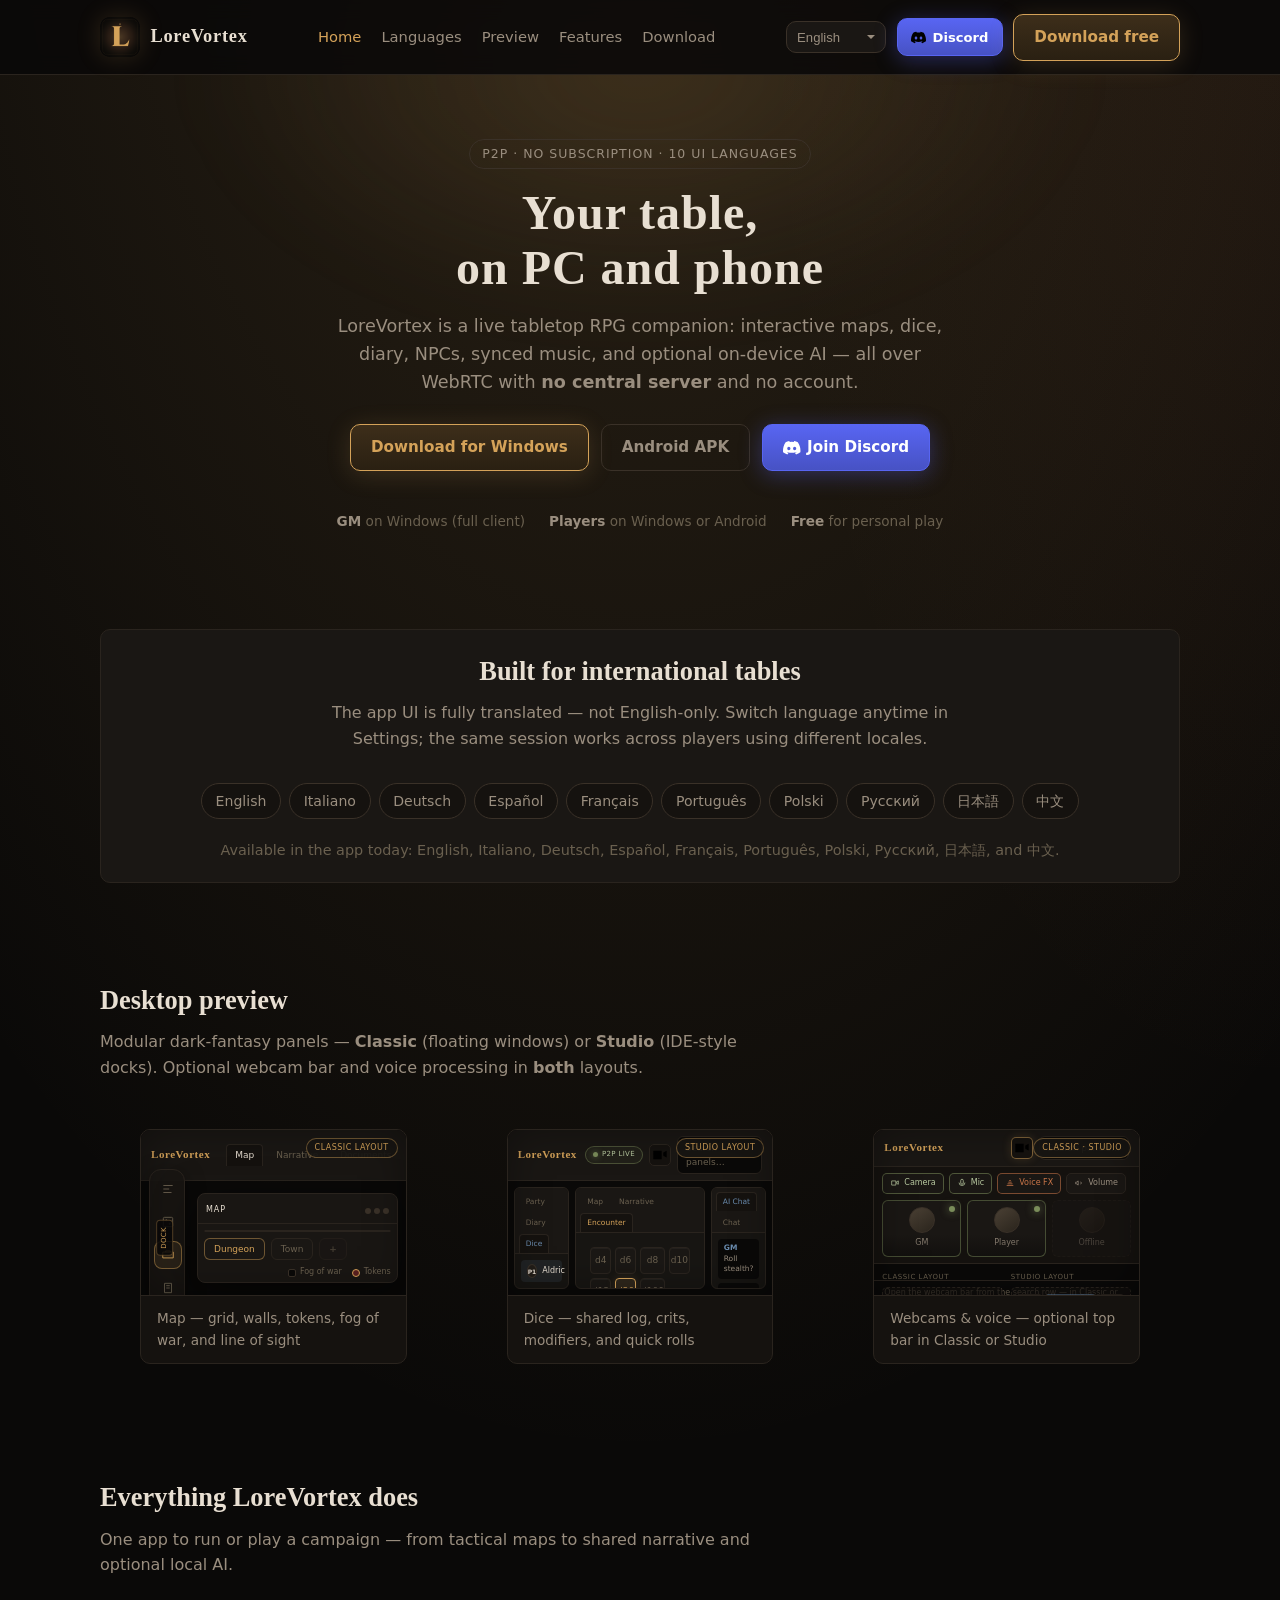
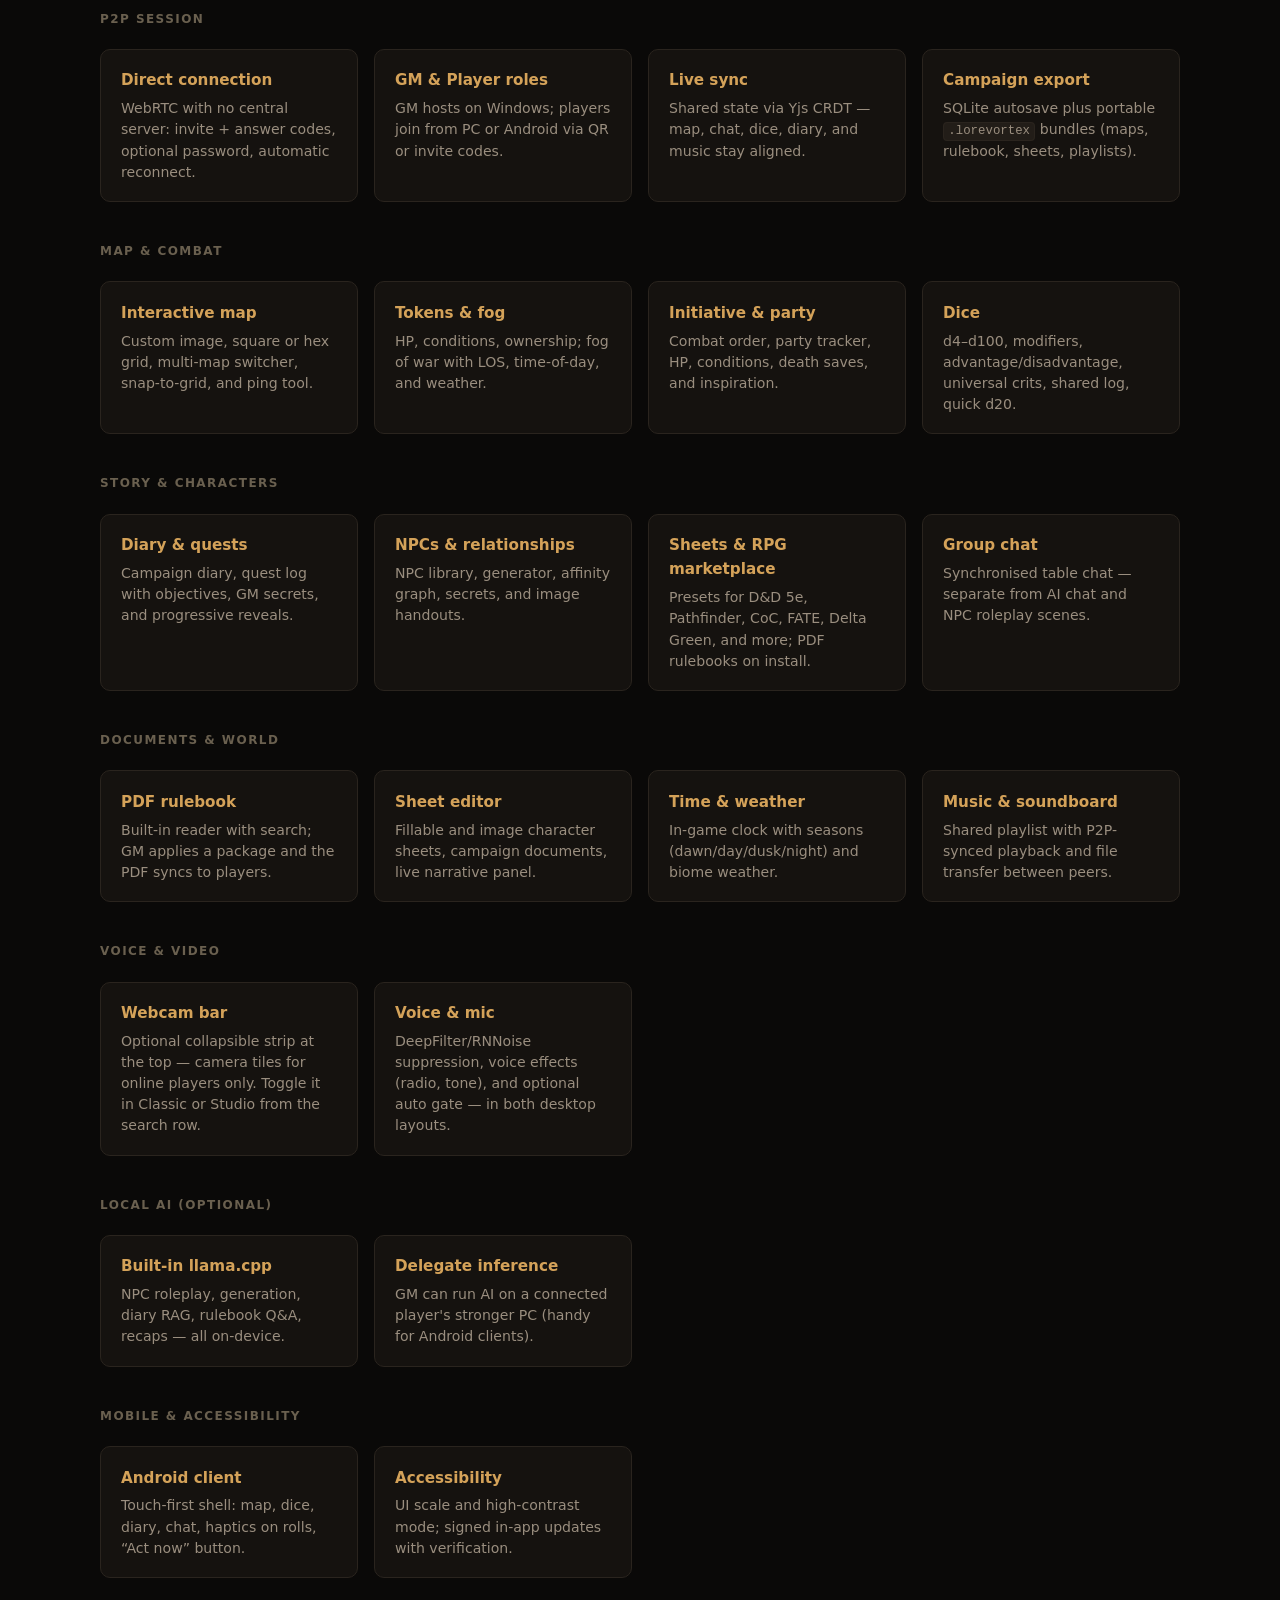
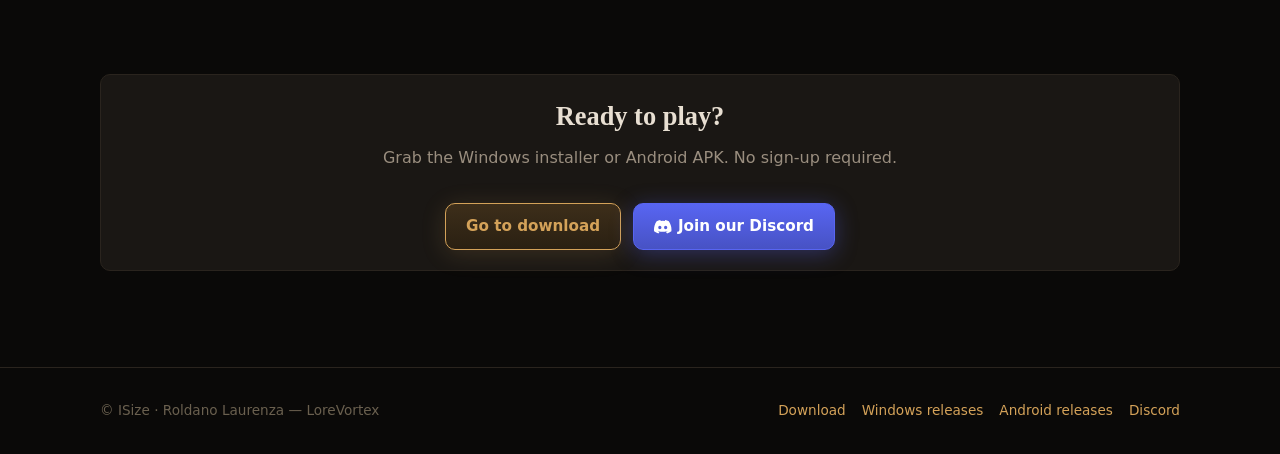
==== commit 04a001b2: "fix: Discord button styling, i18n keys, download page visibility Co-authored-by: Cursor <cursoragent" ====
--- a/index.html
+++ b/index.html
@@ -9,8 +9,8 @@
     />
     <title>LoreVortex — P2P TTRPG Companion</title>
     <link rel="icon" href="assets/img/logo.png" type="image/png" />
-    <link rel="stylesheet" href="assets/css/site.css" />
-    <link rel="stylesheet" href="assets/css/wireframes.css" />
+    <link rel="stylesheet" href="assets/css/site.css?v=6" />
+    <link rel="stylesheet" href="assets/css/wireframes.css?v=6" />
   </head>
   <body data-page="home" data-page-title-key="meta.title" data-page-desc-key="meta.description">
     <div class="hero-glow" aria-hidden="true"></div>
@@ -481,7 +481,7 @@
     </footer>
 
     <script type="module">
-      import { initSite } from "./assets/js/site.js";
+      import { initSite } from "./assets/js/site.js?v=6";
       initSite();
     </script>
   </body>
--- a/assets/css/site.css
+++ b/assets/css/site.css
@@ -193,8 +193,13 @@
   padding: 2.5rem 0 1.5rem;
 }
 
-/* Scroll reveal */
+/* Scroll reveal — visible by default; hidden only when JS runs (html.js) */
 .reveal {
+  opacity: 1;
+  transform: none;
+}
+
+html.js .reveal {
   opacity: 0;
   transform: translateY(28px);
   transition:
@@ -203,7 +208,7 @@
   transition-delay: var(--reveal-delay, 0ms);
 }
 
-.reveal.is-visible {
+html.js .reveal.is-visible {
   opacity: 1;
   transform: translateY(0);
 }
@@ -368,7 +373,7 @@
     scroll-behavior: auto;
   }
 
-  .reveal {
+  html.js .reveal {
     opacity: 1;
     transform: none;
     transition: none;
@@ -450,17 +455,19 @@
   border-color: var(--border);
 }
 
-.btn-discord {
-  background: linear-gradient(180deg, #4e57c9, #3a4299);
-  border-color: #5865f2;
-  color: #eef0ff;
-  box-shadow: 0 4px 22px rgba(88, 101, 242, 0.22);
-}
-
-.btn-discord:hover {
-  background: linear-gradient(180deg, #5865f2, #4752c4);
-  color: #fff;
-  border-color: #7289da;
+.btn-discord,
+a.btn.btn-discord {
+  background: linear-gradient(180deg, #5865f2, #4752c4) !important;
+  border-color: #5865f2 !important;
+  color: #fff !important;
+  box-shadow: 0 4px 22px rgba(88, 101, 242, 0.35);
+}
+
+.btn-discord:hover,
+a.btn.btn-discord:hover {
+  background: linear-gradient(180deg, #6875f5, #5865f2) !important;
+  color: #fff !important;
+  border-color: #7289da !important;
 }
 
 .btn-discord--header {
